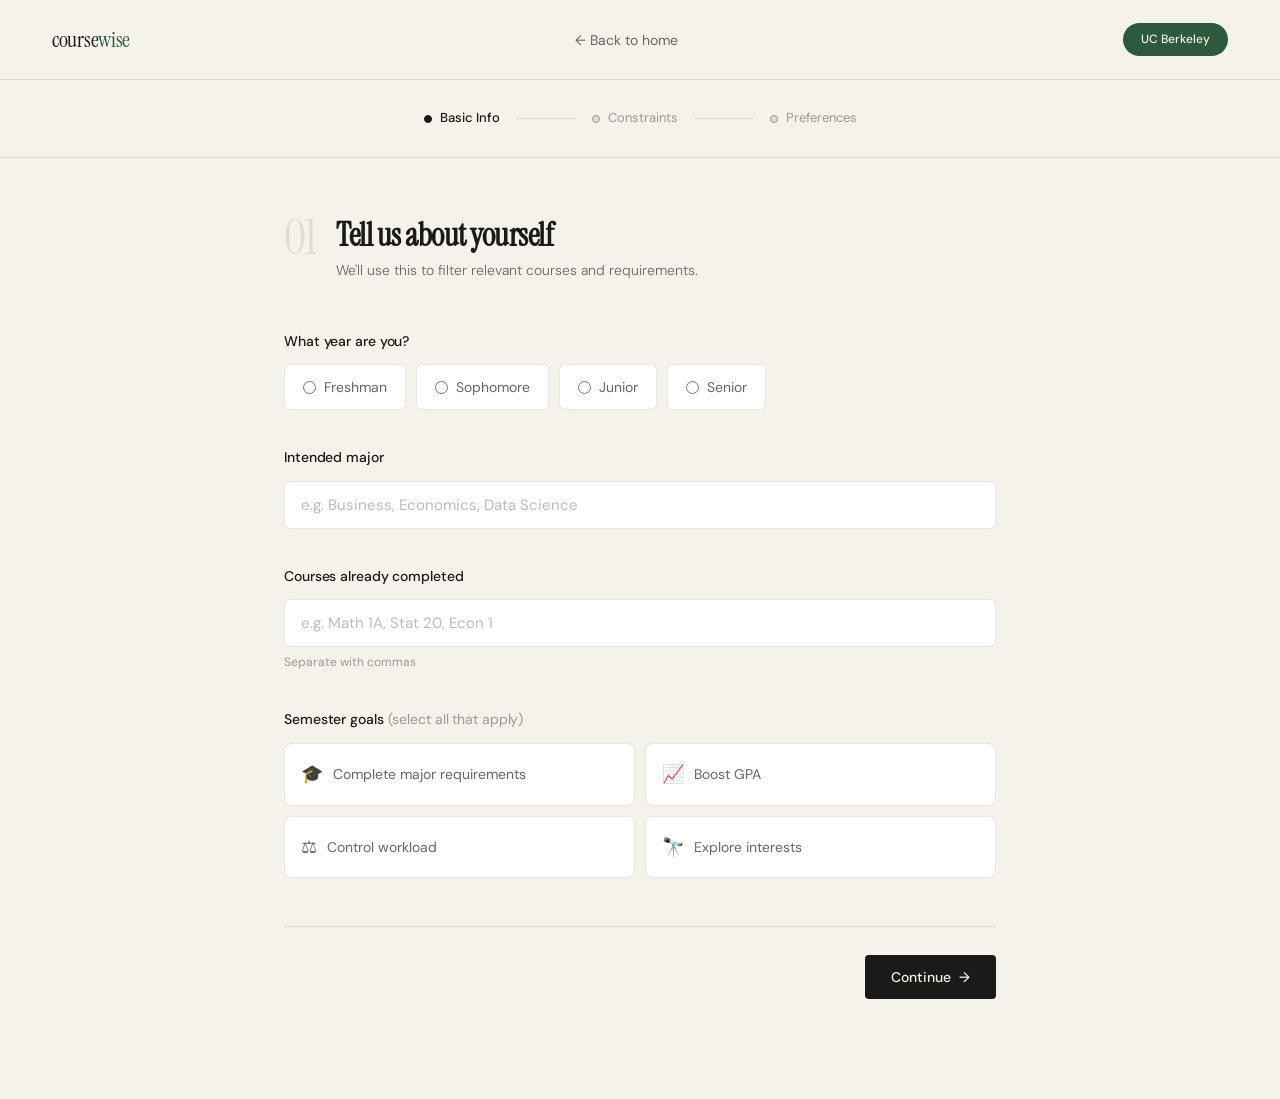
==== input.html @ 90122bad "Add files via upload" ====
<!DOCTYPE html>
<html lang="en">
<head>
  <meta charset="UTF-8" />
  <meta name="viewport" content="width=device-width, initial-scale=1.0" />
  <title>CourseWise — Build Your Plan</title>
  <link rel="preconnect" href="https://fonts.googleapis.com">
  <link rel="preconnect" href="https://fonts.gstatic.com" crossorigin>
  <link href="https://fonts.googleapis.com/css2?family=Instrument+Serif:ital@0;1&family=DM+Sans:opsz,wght@9..40,300;9..40,400;9..40,500&display=swap" rel="stylesheet">
  <link rel="stylesheet" href="style.css" />
</head>
<body class="input-page">

  <!-- NAV -->
  <nav class="nav">
    <a href="index.html" class="nav-logo">course<span>wise</span></a>
    <ul class="nav-links">
      <li><a href="index.html">← Back to home</a></li>
    </ul>
    <div class="nav-badge">UC Berkeley</div>
  </nav>

  <!-- PROGRESS BAR -->
  <div class="progress-bar">
    <div class="progress-step active" data-step="1">
      <div class="step-dot"></div>
      <span>Basic Info</span>
    </div>
    <div class="progress-line"></div>
    <div class="progress-step" data-step="2">
      <div class="step-dot"></div>
      <span>Constraints</span>
    </div>
    <div class="progress-line"></div>
    <div class="progress-step" data-step="3">
      <div class="step-dot"></div>
      <span>Preferences</span>
    </div>
  </div>

  <!-- FORM WRAPPER -->
  <main class="form-main">

    <!-- STEP 1: Basic Info -->
    <section class="form-section active" id="step-1">
      <div class="form-section-header">
        <div class="section-number">01</div>
        <div>
          <h2 class="section-title">Tell us about yourself</h2>
          <p class="section-sub">We'll use this to filter relevant courses and requirements.</p>
        </div>
      </div>

      <div class="field-group">
        <label class="field-label" for="year">What year are you?</label>
        <div class="radio-group">
          <label class="radio-card">
            <input type="radio" name="year" value="Freshman" />
            <span>Freshman</span>
          </label>
          <label class="radio-card">
            <input type="radio" name="year" value="Sophomore" />
            <span>Sophomore</span>
          </label>
          <label class="radio-card">
            <input type="radio" name="year" value="Junior" />
            <span>Junior</span>
          </label>
          <label class="radio-card">
            <input type="radio" name="year" value="Senior" />
            <span>Senior</span>
          </label>
        </div>
      </div>

      <div class="field-group">
        <label class="field-label" for="major">Intended major</label>
        <input class="text-input" type="text" id="major" placeholder="e.g. Business, Economics, Data Science" />
      </div>

      <div class="field-group">
        <label class="field-label" for="completed">Courses already completed</label>
        <input class="text-input" type="text" id="completed" placeholder="e.g. Math 1A, Stat 20, Econ 1" />
        <div class="field-hint">Separate with commas</div>
      </div>

      <div class="field-group">
        <label class="field-label">Semester goals <span class="label-optional">(select all that apply)</span></label>
        <div class="checkbox-group">
          <label class="checkbox-card">
            <input type="checkbox" name="goal" value="Complete major" />
            <div class="checkbox-content">
              <div class="checkbox-icon">🎓</div>
              <span>Complete major requirements</span>
            </div>
          </label>
          <label class="checkbox-card">
            <input type="checkbox" name="goal" value="GPA priority" />
            <div class="checkbox-content">
              <div class="checkbox-icon">📈</div>
              <span>Boost GPA</span>
            </div>
          </label>
          <label class="checkbox-card">
            <input type="checkbox" name="goal" value="Control workload" />
            <div class="checkbox-content">
              <div class="checkbox-icon">⚖️</div>
              <span>Control workload</span>
            </div>
          </label>
          <label class="checkbox-card">
            <input type="checkbox" name="goal" value="Explore interests" />
            <div class="checkbox-content">
              <div class="checkbox-icon">🔭</div>
              <span>Explore interests</span>
            </div>
          </label>
        </div>
      </div>

      <div class="step-nav">
        <div></div>
        <button class="btn-next" onclick="goToStep(2)">Continue <span>→</span></button>
      </div>
    </section>

    <!-- STEP 2: Constraints -->
    <section class="form-section" id="step-2">
      <div class="form-section-header">
        <div class="section-number">02</div>
        <div>
          <h2 class="section-title">Set your constraints</h2>
          <p class="section-sub">Hard limits the system will respect when generating plans.</p>
        </div>
      </div>

      <div class="field-group">
        <label class="field-label" for="max-units">Maximum units this semester</label>
        <div class="slider-row">
          <input type="range" id="max-units" min="12" max="20" value="16" class="range-input"
            oninput="document.getElementById('units-val').textContent = this.value" />
          <div class="slider-value-pill"><span id="units-val">16</span> units</div>
        </div>
        <div class="slider-labels">
          <span>12 (light)</span>
          <span>20 (max)</span>
        </div>
      </div>

      <div class="field-group">
        <label class="field-label">Time conflict preference</label>
        <div class="radio-group">
          <label class="radio-card">
            <input type="radio" name="time-conflict" value="No conflicts allowed" checked />
            <span>No conflicts allowed</span>
          </label>
          <label class="radio-card">
            <input type="radio" name="time-conflict" value="Minor conflicts acceptable" />
            <span>Minor conflicts OK</span>
          </label>
        </div>
      </div>

      <div class="field-group">
        <label class="field-label">Prerequisite rule</label>
        <div class="radio-group">
          <label class="radio-card">
            <input type="radio" name="prereq" value="Must satisfy all prerequisites" checked />
            <span>Must satisfy all prerequisites</span>
          </label>
          <label class="radio-card">
            <input type="radio" name="prereq" value="Flexible" />
            <span>Flexible</span>
          </label>
        </div>
      </div>

      <div class="step-nav">
        <button class="btn-back" onclick="goToStep(1)">← Back</button>
        <button class="btn-next" onclick="goToStep(3)">Continue <span>→</span></button>
      </div>
    </section>

    <!-- STEP 3: Preferences -->
    <section class="form-section" id="step-3">
      <div class="form-section-header">
        <div class="section-number">03</div>
        <div>
          <h2 class="section-title">What matters most to you?</h2>
          <p class="section-sub">This shapes how we weigh trade-offs between your plans.</p>
        </div>
      </div>

      <div class="pref-grid">

        <div class="pref-card">
          <div class="pref-card-header">
            <div class="pref-icon gpa-icon">📊</div>
            <div>
              <div class="pref-title">GPA</div>
              <div class="pref-desc">How important is maintaining a high GPA this semester?</div>
            </div>
          </div>
          <div class="pref-options" id="gpa-priority">
            <label class="pref-option"><input type="radio" name="gpa-priority" value="High" /><span>High</span></label>
            <label class="pref-option"><input type="radio" name="gpa-priority" value="Medium" checked /><span>Medium</span></label>
            <label class="pref-option"><input type="radio" name="gpa-priority" value="Low" /><span>Low</span></label>
          </div>
        </div>

        <div class="pref-card">
          <div class="pref-card-header">
            <div class="pref-icon">⚖️</div>
            <div>
              <div class="pref-title">Workload</div>
              <div class="pref-desc">How much workload are you willing to take on?</div>
            </div>
          </div>
          <div class="pref-options" id="workload">
            <label class="pref-option"><input type="radio" name="workload" value="Low" /><span>Light</span></label>
            <label class="pref-option"><input type="radio" name="workload" value="Medium" checked /><span>Moderate</span></label>
            <label class="pref-option"><input type="radio" name="workload" value="High" /><span>Heavy</span></label>
          </div>
        </div>

        <div class="pref-card">
          <div class="pref-card-header">
            <div class="pref-icon">🎯</div>
            <div>
              <div class="pref-title">Enrollment Risk</div>
              <div class="pref-desc">How comfortable are you with waitlists or uncertain enrollment?</div>
            </div>
          </div>
          <div class="pref-options" id="risk">
            <label class="pref-option"><input type="radio" name="risk" value="Low" /><span>Not comfortable</span></label>
            <label class="pref-option"><input type="radio" name="risk" value="Medium" checked /><span>Somewhat</span></label>
            <label class="pref-option"><input type="radio" name="risk" value="High" /><span>Fine with risk</span></label>
          </div>
        </div>

        <div class="pref-card">
          <div class="pref-card-header">
            <div class="pref-icon">🕐</div>
            <div>
              <div class="pref-title">Time Preference</div>
              <div class="pref-desc">When do you prefer your classes to be scheduled?</div>
            </div>
          </div>
          <div class="pref-options">
            <label class="pref-option"><input type="radio" name="time-preference" value="Morning" /><span>Morning</span></label>
            <label class="pref-option"><input type="radio" name="time-preference" value="Afternoon" checked /><span>Afternoon</span></label>
            <label class="pref-option"><input type="radio" name="time-preference" value="Evening" /><span>Evening</span></label>
          </div>
        </div>

      </div>

      <div class="step-nav">
        <button class="btn-back" onclick="goToStep(2)">← Back</button>
        <button class="btn-main generate-btn" onclick="submitPreferences()">
          Generate My Plans
          <span class="arrow">→</span>
        </button>
      </div>
    </section>

    <!-- RESULTS (hidden until generated) -->
    <section class="results-section" id="results-section" style="display:none;">
      <div class="results-header">
        <h2 class="results-title">We generated <em>3 plans</em> based on different strategies.</h2>
        <p class="results-sub">Each reflects a different way of balancing your goals. Choose the one that fits.</p>
      </div>
      <div id="result" class="plans-grid"></div>
      <div class="results-footer">
        <button class="btn-back" onclick="resetForm()">← Adjust preferences</button>
      </div>
    </section>

  </main>

  <script src="script.js"></script>
  <script>
    // Step navigation
    function goToStep(n) {
      document.querySelectorAll('.form-section').forEach(s => s.classList.remove('active'));
      document.querySelectorAll('.progress-step').forEach((s, i) => {
        s.classList.toggle('active', i < n);
        s.classList.toggle('done', i < n - 1);
      });
      document.getElementById('step-' + n).classList.add('active');
      window.scrollTo({ top: 0, behavior: 'smooth' });
    }

    function resetForm() {
      document.getElementById('results-section').style.display = 'none';
      document.querySelector('.progress-bar').style.display = 'flex';
      goToStep(1);
    }

    // Save preferences and go to results page
    function submitPreferences() {
      const gpaPriority = document.querySelector('input[name="gpa-priority"]:checked')?.value || 'Medium';
      const workload    = document.querySelector('input[name="workload"]:checked')?.value    || 'Medium';
      const risk        = document.querySelector('input[name="risk"]:checked')?.value        || 'Medium';
      const goals       = Array.from(document.querySelectorAll('input[name="goal"]:checked')).map(g => g.value);
      const year        = document.querySelector('input[name="year"]:checked')?.value        || '';
      const major       = document.getElementById('major')?.value || '';

      localStorage.setItem('cw_prefs', JSON.stringify({ gpaPriority, workload, risk, goals, year, major }));
      window.location.href = 'results.html';
    }
  </script>
</body>
</html>
---- style.css ----
/* =============================================
   CourseWise — style.css
   Shared styles for index.html + input.html
   ============================================= */

/* ---------- Reset & Base ---------- */
*, *::before, *::after { margin: 0; padding: 0; box-sizing: border-box; }

:root {
  --bg:        #f5f2eb;
  --dark:      #1a1a18;
  --green:     #2d5a3d;
  --green-mid: #6a8f7a;
  --muted:     #666;
  --light-muted: #999;
  --border:    rgba(26,26,24,0.1);
  --font-serif: 'Instrument Serif', Georgia, serif;
  --font-sans:  'DM Sans', system-ui, sans-serif;
}

html { scroll-behavior: smooth; }

body {
  background: var(--bg);
  color: var(--dark);
  font-family: var(--font-sans);
  font-size: 15px;
  line-height: 1.6;
  -webkit-font-smoothing: antialiased;
}

/* ---------- Nav ---------- */
.nav {
  display: flex;
  align-items: center;
  justify-content: space-between;
  padding: 22px 52px;
  border-bottom: 1px solid var(--border);
}

.nav-logo {
  font-family: var(--font-serif);
  font-size: 22px;
  color: var(--dark);
  letter-spacing: -0.3px;
  text-decoration: none;
}
.nav-logo span { color: var(--green); }

.nav-links {
  display: flex;
  gap: 32px;
  list-style: none;
}
.nav-links a {
  font-size: 14px;
  color: var(--muted);
  text-decoration: none;
  transition: color 0.2s;
}
.nav-links a:hover { color: var(--dark); }

.nav-badge {
  background: var(--green);
  color: var(--bg);
  font-size: 12px;
  font-weight: 500;
  padding: 7px 18px;
  border-radius: 100px;
}

/* ---------- Landing Hero ---------- */
.hero {
  display: grid;
  grid-template-columns: 1fr 1fr;
  min-height: calc(100vh - 69px);
}

.hero-left {
  padding: 80px 52px;
  display: flex;
  flex-direction: column;
  justify-content: center;
  border-right: 1px solid var(--border);
}

.hero-eyebrow {
  display: inline-flex;
  align-items: center;
  gap: 10px;
  font-size: 11px;
  text-transform: uppercase;
  letter-spacing: 2px;
  color: var(--green);
  font-weight: 500;
  margin-bottom: 28px;
  opacity: 0;
  animation: rise 0.7s 0.1s ease forwards;
}
.hero-eyebrow::before {
  content: '';
  display: block;
  width: 24px;
  height: 1px;
  background: var(--green);
}

.hero-heading {
  font-family: var(--font-serif);
  font-size: clamp(44px, 5.5vw, 72px);
  line-height: 1.05;
  letter-spacing: -1.5px;
  margin-bottom: 28px;
  opacity: 0;
  animation: rise 0.7s 0.2s ease forwards;
}
.hero-heading em {
  font-style: italic;
  color: var(--green);
}

.hero-subtext {
  font-size: 16px;
  color: var(--muted);
  line-height: 1.75;
  font-weight: 300;
  max-width: 400px;
  margin-bottom: 48px;
  opacity: 0;
  animation: rise 0.7s 0.3s ease forwards;
}
.hero-subtext strong { color: var(--dark); font-weight: 500; }

.hero-cta-group {
  display: flex;
  flex-direction: column;
  gap: 14px;
  max-width: 300px;
  opacity: 0;
  animation: rise 0.7s 0.4s ease forwards;
}

.btn-main {
  display: flex;
  align-items: center;
  justify-content: space-between;
  gap: 12px;
  background: var(--dark);
  color: var(--bg);
  border: none;
  padding: 16px 20px 16px 28px;
  border-radius: 4px;
  font-family: var(--font-sans);
  font-size: 15px;
  font-weight: 500;
  cursor: pointer;
  text-decoration: none;
  transition: background 0.2s, transform 0.15s;
}
.btn-main:hover { background: var(--green); transform: translateY(-2px); }
.btn-main .arrow {
  width: 32px; height: 32px;
  border-radius: 50%;
  background: rgba(245,242,235,0.15);
  display: flex; align-items: center; justify-content: center;
  font-size: 15px;
  flex-shrink: 0;
}

.hero-note {
  font-size: 12px;
  color: var(--light-muted);
  display: flex;
  align-items: center;
  gap: 7px;
}
.hero-note::before {
  content: '';
  width: 6px; height: 6px;
  border-radius: 50%;
  background: var(--green);
  flex-shrink: 0;
}

/* ---------- Hero Right Panel ---------- */
.hero-right {
  background: var(--dark);
  display: flex;
  flex-direction: column;
  justify-content: center;
  padding: 80px 52px;
  position: relative;
  overflow: hidden;
}
.hero-right::before {
  content: '';
  position: absolute; inset: 0;
  background-image:
    linear-gradient(rgba(245,242,235,0.04) 1px, transparent 1px),
    linear-gradient(90deg, rgba(245,242,235,0.04) 1px, transparent 1px);
  background-size: 40px 40px;
  pointer-events: none;
}

.panel-label {
  font-size: 11px;
  text-transform: uppercase;
  letter-spacing: 2px;
  color: rgba(245,242,235,0.35);
  margin-bottom: 28px;
  position: relative;
  opacity: 0;
  animation: rise 0.7s 0.5s ease forwards;
}

.dimensions-list {
  display: flex;
  flex-direction: column;
  gap: 14px;
  position: relative;
  opacity: 0;
  animation: rise 0.7s 0.6s ease forwards;
}

.dim-row {
  display: flex;
  align-items: center;
  gap: 14px;
}
.dim-name {
  font-size: 13px;
  color: rgba(245,242,235,0.5);
  min-width: 120px;
}
.dim-bar-track {
  flex: 1;
  height: 3px;
  background: rgba(245,242,235,0.08);
  border-radius: 2px;
  overflow: hidden;
}
.dim-bar-fill {
  height: 100%;
  background: var(--green);
  border-radius: 2px;
  transform: scaleX(0);
  transform-origin: left;
  animation: barIn 0.8s ease forwards;
}
.dim-value {
  font-size: 12px;
  color: rgba(245,242,235,0.35);
  min-width: 34px;
  text-align: right;
}

.panel-divider {
  border: none;
  border-top: 1px solid rgba(245,242,235,0.08);
  margin: 28px 0;
  position: relative;
}

.plans-preview {
  display: flex;
  flex-direction: column;
  gap: 10px;
  position: relative;
  opacity: 0;
  animation: rise 0.7s 0.8s ease forwards;
}
.plan-chip {
  display: flex;
  align-items: center;
  justify-content: space-between;
  background: rgba(245,242,235,0.04);
  border: 1px solid rgba(245,242,235,0.08);
  border-radius: 6px;
  padding: 12px 16px;
}
.plan-chip-left {
  display: flex;
  align-items: center;
  gap: 10px;
}
.plan-dot {
  width: 8px; height: 8px;
  border-radius: 50%;
  flex-shrink: 0;
}
.plan-chip-name { font-size: 13px; color: rgba(245,242,235,0.7); }
.plan-chip-score { font-size: 12px; color: rgba(245,242,235,0.3); }

/* ---------- Bottom Bar ---------- */
.bottom-bar {
  display: flex;
  border-top: 1px solid var(--border);
  opacity: 0;
  animation: rise 0.5s 0.9s ease forwards;
}
.bottom-stat {
  flex: 1;
  padding: 24px 52px;
  border-right: 1px solid var(--border);
}
.bottom-stat:last-child { border-right: none; }
.stat-n {
  font-family: var(--font-serif);
  font-size: 28px;
  letter-spacing: -0.5px;
}
.stat-n span { color: var(--green); }
.stat-d { font-size: 12px; color: var(--light-muted); margin-top: 2px; }

/* ---------- Input Page ---------- */
.input-page { background: var(--bg); }

.progress-bar {
  display: flex;
  align-items: center;
  justify-content: center;
  padding: 28px 52px;
  gap: 0;
  border-bottom: 1px solid var(--border);
}
.progress-step {
  display: flex;
  align-items: center;
  gap: 8px;
  font-size: 13px;
  color: var(--light-muted);
  transition: color 0.3s;
}
.progress-step.active { color: var(--dark); font-weight: 500; }
.progress-step.done { color: var(--green); }
.step-dot {
  width: 8px; height: 8px;
  border-radius: 50%;
  background: var(--border);
  transition: background 0.3s;
  border: 1.5px solid var(--light-muted);
}
.progress-step.active .step-dot { background: var(--dark); border-color: var(--dark); }
.progress-step.done .step-dot   { background: var(--green); border-color: var(--green); }
.progress-line {
  width: 60px;
  height: 1px;
  background: var(--border);
  margin: 0 16px;
}

.form-main {
  max-width: 760px;
  margin: 0 auto;
  padding: 60px 24px 100px;
}

.form-section { display: none; }
.form-section.active { display: block; animation: rise 0.4s ease forwards; }

.form-section-header {
  display: flex;
  align-items: flex-start;
  gap: 20px;
  margin-bottom: 48px;
}
.section-number {
  font-family: var(--font-serif);
  font-size: 48px;
  line-height: 1;
  color: rgba(26,26,24,0.1);
  letter-spacing: -1px;
  flex-shrink: 0;
  margin-top: -4px;
}
.section-title {
  font-family: var(--font-serif);
  font-size: 32px;
  letter-spacing: -0.5px;
  line-height: 1.1;
  margin-bottom: 6px;
}
.section-sub { font-size: 14px; color: var(--muted); font-weight: 300; }

/* Fields */
.field-group { margin-bottom: 36px; }

.field-label {
  display: block;
  font-size: 14px;
  font-weight: 500;
  color: var(--dark);
  margin-bottom: 12px;
  letter-spacing: -0.1px;
}
.label-optional { font-weight: 400; color: var(--light-muted); }

.text-input {
  width: 100%;
  background: #fff;
  border: 1px solid var(--border);
  border-radius: 6px;
  padding: 13px 16px;
  font-family: var(--font-sans);
  font-size: 15px;
  color: var(--dark);
  outline: none;
  transition: border-color 0.2s, box-shadow 0.2s;
}
.text-input::placeholder { color: #bbb; }
.text-input:focus {
  border-color: var(--green);
  box-shadow: 0 0 0 3px rgba(45,90,61,0.08);
}
.field-hint { font-size: 12px; color: var(--light-muted); margin-top: 6px; }

/* Radio cards */
.radio-group {
  display: flex;
  flex-wrap: wrap;
  gap: 10px;
}
.radio-card {
  display: flex;
  align-items: center;
  gap: 8px;
  background: #fff;
  border: 1px solid var(--border);
  border-radius: 6px;
  padding: 11px 18px;
  cursor: pointer;
  font-size: 14px;
  color: var(--muted);
  transition: all 0.2s;
}
.radio-card input[type="radio"] { accent-color: var(--green); }
.radio-card:has(input:checked) {
  border-color: var(--green);
  background: rgba(45,90,61,0.05);
  color: var(--green);
  font-weight: 500;
}

/* Checkbox cards */
.checkbox-group {
  display: grid;
  grid-template-columns: 1fr 1fr;
  gap: 10px;
}
.checkbox-card {
  display: flex;
  align-items: center;
  gap: 12px;
  background: #fff;
  border: 1px solid var(--border);
  border-radius: 8px;
  padding: 16px;
  cursor: pointer;
  transition: all 0.2s;
}
.checkbox-card input[type="checkbox"] { display: none; }
.checkbox-card:has(input:checked) {
  border-color: var(--green);
  background: rgba(45,90,61,0.05);
}
.checkbox-content {
  display: flex;
  align-items: center;
  gap: 10px;
  font-size: 14px;
  color: var(--muted);
}
.checkbox-card:has(input:checked) .checkbox-content { color: var(--green); font-weight: 500; }
.checkbox-icon { font-size: 18px; }

/* Slider */
.slider-row {
  display: flex;
  align-items: center;
  gap: 16px;
}
.range-input {
  flex: 1;
  accent-color: var(--green);
  height: 4px;
  cursor: pointer;
}
.slider-value-pill {
  background: var(--dark);
  color: var(--bg);
  font-size: 13px;
  font-weight: 500;
  padding: 6px 14px;
  border-radius: 100px;
  white-space: nowrap;
  min-width: 80px;
  text-align: center;
}
.slider-labels {
  display: flex;
  justify-content: space-between;
  font-size: 12px;
  color: var(--light-muted);
  margin-top: 6px;
}

/* Preference cards */
.pref-grid {
  display: grid;
  grid-template-columns: 1fr 1fr;
  gap: 14px;
  margin-bottom: 40px;
}
.pref-card {
  background: #fff;
  border: 1px solid var(--border);
  border-radius: 10px;
  padding: 20px;
}
.pref-card-header {
  display: flex;
  align-items: flex-start;
  gap: 12px;
  margin-bottom: 16px;
}
.pref-icon { font-size: 20px; flex-shrink: 0; margin-top: 1px; }
.pref-title { font-size: 15px; font-weight: 500; margin-bottom: 3px; }
.pref-desc { font-size: 12px; color: var(--muted); line-height: 1.5; }

.pref-options {
  display: flex;
  gap: 6px;
}
.pref-option {
  flex: 1;
  display: flex;
  align-items: center;
  justify-content: center;
}
.pref-option input[type="radio"] { display: none; }
.pref-option span {
  display: block;
  width: 100%;
  text-align: center;
  font-size: 12px;
  padding: 7px 4px;
  border-radius: 5px;
  border: 1px solid var(--border);
  color: var(--muted);
  cursor: pointer;
  transition: all 0.2s;
}
.pref-option:has(input:checked) span {
  background: var(--dark);
  color: var(--bg);
  border-color: var(--dark);
  font-weight: 500;
}

/* Step nav */
.step-nav {
  display: flex;
  justify-content: space-between;
  align-items: center;
  margin-top: 48px;
  padding-top: 28px;
  border-top: 1px solid var(--border);
}

.btn-next {
  display: flex;
  align-items: center;
  gap: 8px;
  background: var(--dark);
  color: var(--bg);
  border: none;
  padding: 13px 26px;
  border-radius: 4px;
  font-family: var(--font-sans);
  font-size: 14px;
  font-weight: 500;
  cursor: pointer;
  transition: background 0.2s, transform 0.15s;
}
.btn-next:hover { background: var(--green); transform: translateY(-1px); }

.btn-back {
  background: transparent;
  border: 1px solid var(--border);
  color: var(--muted);
  padding: 13px 22px;
  border-radius: 4px;
  font-family: var(--font-sans);
  font-size: 14px;
  cursor: pointer;
  transition: color 0.2s, border-color 0.2s;
}
.btn-back:hover { color: var(--dark); border-color: rgba(26,26,24,0.3); }

.generate-btn {
  padding: 15px 28px 15px 32px;
  font-size: 15px;
}

/* ---------- Results ---------- */
.results-section { animation: rise 0.5s ease forwards; }

.results-header {
  margin-bottom: 40px;
  padding-bottom: 28px;
  border-bottom: 1px solid var(--border);
}
.results-title {
  font-family: var(--font-serif);
  font-size: 30px;
  letter-spacing: -0.5px;
  line-height: 1.2;
  margin-bottom: 8px;
}
.results-title em { font-style: italic; color: var(--green); }
.results-sub { font-size: 14px; color: var(--muted); font-weight: 300; }

.plans-grid {
  display: flex;
  flex-direction: column;
  gap: 16px;
  margin-bottom: 40px;
}

.plan-card {
  background: #fff;
  border: 1px solid var(--border);
  border-radius: 10px;
  padding: 24px;
  transition: box-shadow 0.2s;
  animation: rise 0.4s ease both;
}
.plan-card.recommended {
  border-color: var(--green);
  box-shadow: 0 0 0 3px rgba(45,90,61,0.07);
}

.rec-badge {
  display: inline-block;
  font-size: 11px;
  font-weight: 500;
  color: var(--green);
  background: rgba(45,90,61,0.08);
  border-radius: 100px;
  padding: 4px 12px;
  margin-bottom: 14px;
  letter-spacing: 0.2px;
}

.plan-card-header {
  display: flex;
  align-items: center;
  gap: 14px;
  padding-left: 14px;
  margin-bottom: 16px;
}
.plan-dot-lg {
  width: 10px; height: 10px;
  border-radius: 50%;
  flex-shrink: 0;
}
.plan-card-title { font-size: 16px; font-weight: 500; }
.plan-card-desc  { font-size: 12px; color: var(--muted); margin-top: 2px; }
.plan-total-score {
  margin-left: auto;
  font-family: var(--font-serif);
  font-size: 26px;
  color: var(--dark);
  letter-spacing: -0.5px;
}

.plan-courses {
  display: flex;
  flex-wrap: wrap;
  gap: 8px;
  margin-bottom: 20px;
}
.course-tag {
  background: var(--bg);
  border: 1px solid var(--border);
  border-radius: 4px;
  padding: 5px 12px;
  font-size: 13px;
  color: var(--dark);
  font-weight: 500;
}

.plan-scores { display: flex; flex-direction: column; gap: 8px; }
.score-row { display: flex; align-items: center; gap: 12px; }
.score-label {
  font-size: 12px;
  color: var(--muted);
  min-width: 64px;
}
.score-bar-track {
  flex: 1;
  height: 4px;
  background: #eee;
  border-radius: 2px;
  overflow: hidden;
}
.score-bar-fill {
  height: 100%;
  border-radius: 2px;
  transition: width 0.8s ease;
}
.score-val {
  font-size: 12px;
  color: var(--muted);
  min-width: 30px;
  text-align: right;
}

.results-footer { padding-top: 24px; border-top: 1px solid var(--border); }

/* ---------- Animations ---------- */
@keyframes rise {
  from { opacity: 0; transform: translateY(14px); }
  to   { opacity: 1; transform: translateY(0); }
}
@keyframes barIn {
  from { transform: scaleX(0); }
  to   { transform: scaleX(1); }
}

/* ---------- Responsive ---------- */
@media (max-width: 768px) {
  .nav { padding: 18px 24px; }
  .nav-links { display: none; }

  .hero { grid-template-columns: 1fr; }
  .hero-right { display: none; }
  .hero-left { padding: 48px 24px; }

  .bottom-bar { flex-direction: column; }
  .bottom-stat { border-right: none; border-bottom: 1px solid var(--border); padding: 18px 24px; }
  .bottom-stat:last-child { border-bottom: none; }

  .form-main { padding: 40px 20px 80px; }
  .pref-grid  { grid-template-columns: 1fr; }
  .checkbox-group { grid-template-columns: 1fr; }
  .progress-bar { padding: 20px 24px; }
}
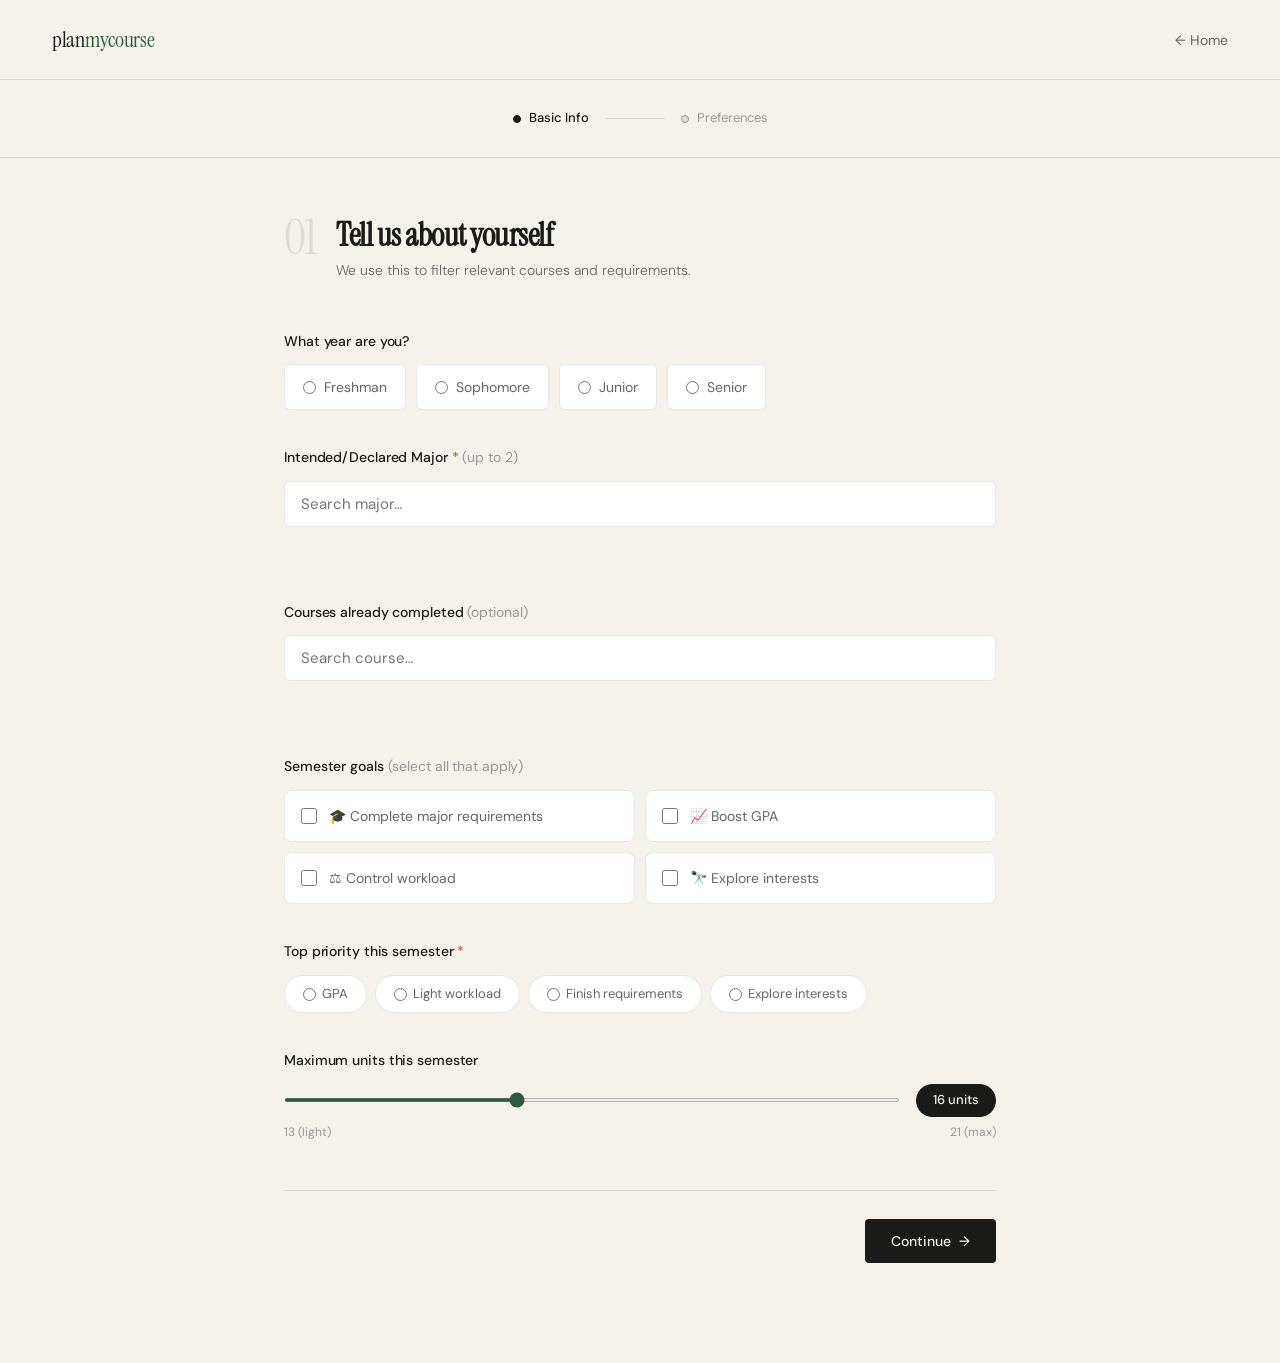
==== commit f5e7d64e: "Add files via upload" ====
--- a/input.html
+++ b/input.html
@@ -3,312 +3,296 @@
 <head>
   <meta charset="UTF-8" />
   <meta name="viewport" content="width=device-width, initial-scale=1.0" />
-  <title>CourseWise — Build Your Plan</title>
+  <title>Plan My Course — Build Your Plan</title>
   <link rel="preconnect" href="https://fonts.googleapis.com">
   <link rel="preconnect" href="https://fonts.gstatic.com" crossorigin>
   <link href="https://fonts.googleapis.com/css2?family=Instrument+Serif:ital@0;1&family=DM+Sans:opsz,wght@9..40,300;9..40,400;9..40,500&display=swap" rel="stylesheet">
   <link rel="stylesheet" href="style.css" />
+  <style>
+    .autocomplete-wrap{position:relative}
+    .ac-input{width:100%;padding:12px 16px;background:#fff;border:1px solid var(--border);border-radius:6px;font-family:var(--font-sans);font-size:15px;color:var(--dark);outline:none;transition:border-color .2s,box-shadow .2s}
+    .ac-input:focus{border-color:var(--green);box-shadow:0 0 0 3px rgba(45,90,61,.08)}
+    .ac-dropdown{position:absolute;top:calc(100% + 4px);left:0;right:0;background:#fff;border:1px solid var(--border);border-radius:8px;z-index:100;max-height:200px;overflow-y:auto;display:none;box-shadow:0 8px 24px rgba(26,26,24,.1)}
+    .ac-dropdown.open{display:block}
+    .ac-item{padding:10px 16px;font-size:14px;color:var(--dark);cursor:pointer;transition:background .15s}
+    .ac-item:hover{background:var(--bg)}
+    .ac-item-sub{font-size:11px;color:var(--muted);margin-top:1px}
+    .tags-wrap{display:flex;flex-wrap:wrap;gap:8px;margin-top:10px;min-height:28px}
+    .tag{display:inline-flex;align-items:center;gap:6px;background:rgba(45,90,61,.08);border:1px solid rgba(45,90,61,.2);border-radius:100px;padding:4px 12px;font-size:13px;color:var(--green);font-weight:500}
+    .tag-x{cursor:pointer;font-size:16px;line-height:1;color:var(--green);opacity:.6;background:none;border:none;font-family:inherit;padding:0}
+    .tag-x:hover{opacity:1}
+    .field-error{font-size:12px;color:#c0612e;margin-top:6px;display:none}
+    .field-error.show{display:block}
+    .goal-grid{display:grid;grid-template-columns:1fr 1fr;gap:10px}
+    .goal-card{display:flex;align-items:center;gap:12px;background:#fff;border:1px solid var(--border);border-radius:8px;padding:14px 16px;cursor:pointer;transition:all .2s}
+    .goal-card input{accent-color:var(--green);width:16px;height:16px;flex-shrink:0}
+    .goal-card:has(input:checked){border-color:var(--green);background:rgba(45,90,61,.05)}
+    .goal-text{font-size:14px;color:var(--muted)}
+    .goal-card:has(input:checked) .goal-text{color:var(--green);font-weight:500}
+    .prio-grid{display:flex;flex-wrap:wrap;gap:8px}
+    .prio-pill{display:flex;align-items:center;gap:6px;background:#fff;border:1px solid var(--border);border-radius:100px;padding:8px 18px;font-size:13px;color:var(--muted);cursor:pointer;transition:all .2s}
+    .prio-pill input{accent-color:var(--green)}
+    .prio-pill:has(input:checked){border-color:var(--dark);background:var(--dark);color:var(--bg)}
+    .slider-row{display:flex;align-items:center;gap:16px}
+    .range-input{flex:1;accent-color:var(--green);cursor:pointer}
+    .slider-pill{background:var(--dark);color:var(--bg);font-size:13px;font-weight:500;padding:6px 14px;border-radius:100px;white-space:nowrap;min-width:80px;text-align:center}
+    .slider-labels{display:flex;justify-content:space-between;font-size:12px;color:var(--light-muted);margin-top:6px}
+    .pref-grid{display:grid;grid-template-columns:1fr 1fr;gap:14px;margin-bottom:32px}
+    .pref-card{background:#fff;border:1px solid var(--border);border-radius:10px;padding:20px;transition:border-color .2s}
+    .pref-card.invalid{border-color:#e87e5a}
+    .pref-hd{display:flex;align-items:flex-start;gap:12px;margin-bottom:14px}
+    .pref-icon{font-size:20px;flex-shrink:0}
+    .pref-title{font-size:15px;font-weight:500;margin-bottom:2px}
+    .pref-desc{font-size:12px;color:var(--muted);line-height:1.5}
+    .pref-opts{display:flex;gap:6px}
+    .pref-opt{flex:1}
+    .pref-opt input{display:none}
+    .pref-opt span{display:block;text-align:center;font-size:12px;padding:7px 4px;border-radius:5px;border:1px solid var(--border);color:var(--muted);cursor:pointer;transition:all .2s}
+    .pref-opt:has(input:checked) span{background:var(--dark);color:var(--bg);border-color:var(--dark);font-weight:500}
+    @media(max-width:768px){.pref-grid,.goal-grid{grid-template-columns:1fr}}
+  </style>
 </head>
 <body class="input-page">
 
-  <!-- NAV -->
-  <nav class="nav">
-    <a href="index.html" class="nav-logo">course<span>wise</span></a>
-    <ul class="nav-links">
-      <li><a href="index.html">← Back to home</a></li>
-    </ul>
-    <div class="nav-badge">UC Berkeley</div>
-  </nav>
-
-  <!-- PROGRESS BAR -->
-  <div class="progress-bar">
-    <div class="progress-step active" data-step="1">
-      <div class="step-dot"></div>
-      <span>Basic Info</span>
-    </div>
-    <div class="progress-line"></div>
-    <div class="progress-step" data-step="2">
-      <div class="step-dot"></div>
-      <span>Constraints</span>
-    </div>
-    <div class="progress-line"></div>
-    <div class="progress-step" data-step="3">
-      <div class="step-dot"></div>
-      <span>Preferences</span>
-    </div>
-  </div>
-
-  <!-- FORM WRAPPER -->
-  <main class="form-main">
-
-    <!-- STEP 1: Basic Info -->
-    <section class="form-section active" id="step-1">
-      <div class="form-section-header">
-        <div class="section-number">01</div>
-        <div>
-          <h2 class="section-title">Tell us about yourself</h2>
-          <p class="section-sub">We'll use this to filter relevant courses and requirements.</p>
-        </div>
-      </div>
-
-      <div class="field-group">
-        <label class="field-label" for="year">What year are you?</label>
-        <div class="radio-group">
-          <label class="radio-card">
-            <input type="radio" name="year" value="Freshman" />
-            <span>Freshman</span>
-          </label>
-          <label class="radio-card">
-            <input type="radio" name="year" value="Sophomore" />
-            <span>Sophomore</span>
-          </label>
-          <label class="radio-card">
-            <input type="radio" name="year" value="Junior" />
-            <span>Junior</span>
-          </label>
-          <label class="radio-card">
-            <input type="radio" name="year" value="Senior" />
-            <span>Senior</span>
-          </label>
-        </div>
-      </div>
-
-      <div class="field-group">
-        <label class="field-label" for="major">Intended major</label>
-        <input class="text-input" type="text" id="major" placeholder="e.g. Business, Economics, Data Science" />
-      </div>
-
-      <div class="field-group">
-        <label class="field-label" for="completed">Courses already completed</label>
-        <input class="text-input" type="text" id="completed" placeholder="e.g. Math 1A, Stat 20, Econ 1" />
-        <div class="field-hint">Separate with commas</div>
-      </div>
-
-      <div class="field-group">
-        <label class="field-label">Semester goals <span class="label-optional">(select all that apply)</span></label>
-        <div class="checkbox-group">
-          <label class="checkbox-card">
-            <input type="checkbox" name="goal" value="Complete major" />
-            <div class="checkbox-content">
-              <div class="checkbox-icon">🎓</div>
-              <span>Complete major requirements</span>
-            </div>
-          </label>
-          <label class="checkbox-card">
-            <input type="checkbox" name="goal" value="GPA priority" />
-            <div class="checkbox-content">
-              <div class="checkbox-icon">📈</div>
-              <span>Boost GPA</span>
-            </div>
-          </label>
-          <label class="checkbox-card">
-            <input type="checkbox" name="goal" value="Control workload" />
-            <div class="checkbox-content">
-              <div class="checkbox-icon">⚖️</div>
-              <span>Control workload</span>
-            </div>
-          </label>
-          <label class="checkbox-card">
-            <input type="checkbox" name="goal" value="Explore interests" />
-            <div class="checkbox-content">
-              <div class="checkbox-icon">🔭</div>
-              <span>Explore interests</span>
-            </div>
-          </label>
-        </div>
-      </div>
-
-      <div class="step-nav">
-        <div></div>
-        <button class="btn-next" onclick="goToStep(2)">Continue <span>→</span></button>
-      </div>
-    </section>
-
-    <!-- STEP 2: Constraints -->
-    <section class="form-section" id="step-2">
-      <div class="form-section-header">
-        <div class="section-number">02</div>
-        <div>
-          <h2 class="section-title">Set your constraints</h2>
-          <p class="section-sub">Hard limits the system will respect when generating plans.</p>
-        </div>
-      </div>
-
-      <div class="field-group">
-        <label class="field-label" for="max-units">Maximum units this semester</label>
-        <div class="slider-row">
-          <input type="range" id="max-units" min="12" max="20" value="16" class="range-input"
-            oninput="document.getElementById('units-val').textContent = this.value" />
-          <div class="slider-value-pill"><span id="units-val">16</span> units</div>
-        </div>
-        <div class="slider-labels">
-          <span>12 (light)</span>
-          <span>20 (max)</span>
-        </div>
-      </div>
-
-      <div class="field-group">
-        <label class="field-label">Time conflict preference</label>
-        <div class="radio-group">
-          <label class="radio-card">
-            <input type="radio" name="time-conflict" value="No conflicts allowed" checked />
-            <span>No conflicts allowed</span>
-          </label>
-          <label class="radio-card">
-            <input type="radio" name="time-conflict" value="Minor conflicts acceptable" />
-            <span>Minor conflicts OK</span>
-          </label>
-        </div>
-      </div>
-
-      <div class="field-group">
-        <label class="field-label">Prerequisite rule</label>
-        <div class="radio-group">
-          <label class="radio-card">
-            <input type="radio" name="prereq" value="Must satisfy all prerequisites" checked />
-            <span>Must satisfy all prerequisites</span>
-          </label>
-          <label class="radio-card">
-            <input type="radio" name="prereq" value="Flexible" />
-            <span>Flexible</span>
-          </label>
-        </div>
-      </div>
-
-      <div class="step-nav">
-        <button class="btn-back" onclick="goToStep(1)">← Back</button>
-        <button class="btn-next" onclick="goToStep(3)">Continue <span>→</span></button>
-      </div>
-    </section>
-
-    <!-- STEP 3: Preferences -->
-    <section class="form-section" id="step-3">
-      <div class="form-section-header">
-        <div class="section-number">03</div>
-        <div>
-          <h2 class="section-title">What matters most to you?</h2>
-          <p class="section-sub">This shapes how we weigh trade-offs between your plans.</p>
-        </div>
-      </div>
-
-      <div class="pref-grid">
-
-        <div class="pref-card">
-          <div class="pref-card-header">
-            <div class="pref-icon gpa-icon">📊</div>
-            <div>
-              <div class="pref-title">GPA</div>
-              <div class="pref-desc">How important is maintaining a high GPA this semester?</div>
-            </div>
-          </div>
-          <div class="pref-options" id="gpa-priority">
-            <label class="pref-option"><input type="radio" name="gpa-priority" value="High" /><span>High</span></label>
-            <label class="pref-option"><input type="radio" name="gpa-priority" value="Medium" checked /><span>Medium</span></label>
-            <label class="pref-option"><input type="radio" name="gpa-priority" value="Low" /><span>Low</span></label>
-          </div>
-        </div>
-
-        <div class="pref-card">
-          <div class="pref-card-header">
-            <div class="pref-icon">⚖️</div>
-            <div>
-              <div class="pref-title">Workload</div>
-              <div class="pref-desc">How much workload are you willing to take on?</div>
-            </div>
-          </div>
-          <div class="pref-options" id="workload">
-            <label class="pref-option"><input type="radio" name="workload" value="Low" /><span>Light</span></label>
-            <label class="pref-option"><input type="radio" name="workload" value="Medium" checked /><span>Moderate</span></label>
-            <label class="pref-option"><input type="radio" name="workload" value="High" /><span>Heavy</span></label>
-          </div>
-        </div>
-
-        <div class="pref-card">
-          <div class="pref-card-header">
-            <div class="pref-icon">🎯</div>
-            <div>
-              <div class="pref-title">Enrollment Risk</div>
-              <div class="pref-desc">How comfortable are you with waitlists or uncertain enrollment?</div>
-            </div>
-          </div>
-          <div class="pref-options" id="risk">
-            <label class="pref-option"><input type="radio" name="risk" value="Low" /><span>Not comfortable</span></label>
-            <label class="pref-option"><input type="radio" name="risk" value="Medium" checked /><span>Somewhat</span></label>
-            <label class="pref-option"><input type="radio" name="risk" value="High" /><span>Fine with risk</span></label>
-          </div>
-        </div>
-
-        <div class="pref-card">
-          <div class="pref-card-header">
-            <div class="pref-icon">🕐</div>
-            <div>
-              <div class="pref-title">Time Preference</div>
-              <div class="pref-desc">When do you prefer your classes to be scheduled?</div>
-            </div>
-          </div>
-          <div class="pref-options">
-            <label class="pref-option"><input type="radio" name="time-preference" value="Morning" /><span>Morning</span></label>
-            <label class="pref-option"><input type="radio" name="time-preference" value="Afternoon" checked /><span>Afternoon</span></label>
-            <label class="pref-option"><input type="radio" name="time-preference" value="Evening" /><span>Evening</span></label>
-          </div>
-        </div>
-
-      </div>
-
-      <div class="step-nav">
-        <button class="btn-back" onclick="goToStep(2)">← Back</button>
-        <button class="btn-main generate-btn" onclick="submitPreferences()">
-          Generate My Plans
-          <span class="arrow">→</span>
-        </button>
-      </div>
-    </section>
-
-    <!-- RESULTS (hidden until generated) -->
-    <section class="results-section" id="results-section" style="display:none;">
-      <div class="results-header">
-        <h2 class="results-title">We generated <em>3 plans</em> based on different strategies.</h2>
-        <p class="results-sub">Each reflects a different way of balancing your goals. Choose the one that fits.</p>
-      </div>
-      <div id="result" class="plans-grid"></div>
-      <div class="results-footer">
-        <button class="btn-back" onclick="resetForm()">← Adjust preferences</button>
-      </div>
-    </section>
-
-  </main>
-
-  <script src="script.js"></script>
-  <script>
-    // Step navigation
-    function goToStep(n) {
-      document.querySelectorAll('.form-section').forEach(s => s.classList.remove('active'));
-      document.querySelectorAll('.progress-step').forEach((s, i) => {
-        s.classList.toggle('active', i < n);
-        s.classList.toggle('done', i < n - 1);
+<nav class="nav">
+  <a href="index.html" class="nav-logo">plan<span>mycourse</span></a>
+  <ul class="nav-links"><li><a href="index.html">← Home</a></li></ul>
+</nav>
+
+<div class="progress-bar" id="prog-bar">
+  <div class="progress-step active" id="ps-1"><div class="step-dot"></div><span>Basic Info</span></div>
+  <div class="progress-line"></div>
+  <div class="progress-step" id="ps-2"><div class="step-dot"></div><span>Preferences</span></div>
+</div>
+
+<main class="form-main">
+
+  <!-- STEP 1 -->
+  <section class="form-section active" id="step-1">
+    <div class="form-section-header">
+      <div class="section-number">01</div>
+      <div>
+        <h2 class="section-title">Tell us about yourself</h2>
+        <p class="section-sub">We use this to filter relevant courses and requirements.</p>
+      </div>
+    </div>
+
+    <div class="field-group">
+      <label class="field-label">What year are you?</label>
+      <div class="radio-group">
+        <label class="radio-card"><input type="radio" name="year" value="Freshman"><span>Freshman</span></label>
+        <label class="radio-card"><input type="radio" name="year" value="Sophomore"><span>Sophomore</span></label>
+        <label class="radio-card"><input type="radio" name="year" value="Junior"><span>Junior</span></label>
+        <label class="radio-card"><input type="radio" name="year" value="Senior"><span>Senior</span></label>
+      </div>
+    </div>
+
+    <div class="field-group">
+      <label class="field-label">Intended/Declared Major <span style="color:#c0612e">*</span> <span style="font-weight:400;color:var(--light-muted)">(up to 2)</span></label>
+      <div class="autocomplete-wrap">
+        <input class="ac-input" id="major-input" placeholder="Search major…" autocomplete="off">
+        <div class="ac-dropdown" id="major-dd"></div>
+      </div>
+      <div class="tags-wrap" id="major-tags"></div>
+      <div class="field-error" id="major-err">Please select at least one major to continue.</div>
+    </div>
+
+    <div class="field-group">
+      <label class="field-label">Courses already completed <span style="font-weight:400;color:var(--light-muted)">(optional)</span></label>
+      <div class="autocomplete-wrap">
+        <input class="ac-input" id="course-input" placeholder="Search course…" autocomplete="off">
+        <div class="ac-dropdown" id="course-dd"></div>
+      </div>
+      <div class="tags-wrap" id="course-tags"></div>
+    </div>
+
+    <div class="field-group">
+      <label class="field-label">Semester goals <span style="font-weight:400;color:var(--light-muted)">(select all that apply)</span></label>
+      <div class="goal-grid">
+        <label class="goal-card"><input type="checkbox" name="goal" value="Complete major"><span class="goal-text">🎓 Complete major requirements</span></label>
+        <label class="goal-card"><input type="checkbox" name="goal" value="GPA priority"><span class="goal-text">📈 Boost GPA</span></label>
+        <label class="goal-card"><input type="checkbox" name="goal" value="Control workload"><span class="goal-text">⚖️ Control workload</span></label>
+        <label class="goal-card"><input type="checkbox" name="goal" value="Explore interests"><span class="goal-text">🔭 Explore interests</span></label>
+      </div>
+    </div>
+
+    <div class="field-group">
+      <label class="field-label">Top priority this semester <span style="color:#c0612e">*</span></label>
+      <div class="prio-grid">
+        <label class="prio-pill"><input type="radio" name="top-priority" value="GPA"> GPA</label>
+        <label class="prio-pill"><input type="radio" name="top-priority" value="Workload"> Light workload</label>
+        <label class="prio-pill"><input type="radio" name="top-priority" value="Progress"> Finish requirements</label>
+        <label class="prio-pill"><input type="radio" name="top-priority" value="Explore"> Explore interests</label>
+      </div>
+      <div class="field-error" id="prio-err">Please select your top priority to continue.</div>
+    </div>
+
+    <div class="field-group">
+      <label class="field-label">Maximum units this semester</label>
+      <div class="slider-row">
+        <input type="range" id="max-units" min="13" max="21" value="16" class="range-input"
+          oninput="document.getElementById('uval').textContent=this.value">
+        <div class="slider-pill"><span id="uval">16</span> units</div>
+      </div>
+      <div class="slider-labels"><span>13 (light)</span><span>21 (max)</span></div>
+    </div>
+
+    <div class="step-nav">
+      <div></div>
+      <button class="btn-next" onclick="validateStep1()">Continue <span>→</span></button>
+    </div>
+  </section>
+
+  <!-- STEP 2 -->
+  <section class="form-section" id="step-2">
+    <div class="form-section-header">
+      <div class="section-number">02</div>
+      <div>
+        <h2 class="section-title">What matters most to you?</h2>
+        <p class="section-sub">All four must be filled — this shapes how we weigh trade-offs.</p>
+      </div>
+    </div>
+
+    <div class="pref-grid">
+      <div class="pref-card" id="pc-gpa">
+        <div class="pref-hd"><div class="pref-icon">📊</div><div><div class="pref-title">GPA</div><div class="pref-desc">How important is maintaining a high GPA this semester?</div></div></div>
+        <div class="pref-opts">
+          <label class="pref-opt"><input type="radio" name="gpa" value="High"><span>High</span></label>
+          <label class="pref-opt"><input type="radio" name="gpa" value="Medium"><span>Medium</span></label>
+          <label class="pref-opt"><input type="radio" name="gpa" value="Low"><span>Low</span></label>
+        </div>
+      </div>
+      <div class="pref-card" id="pc-workload">
+        <div class="pref-hd"><div class="pref-icon">⚖️</div><div><div class="pref-title">Workload</div><div class="pref-desc">How much workload are you willing to take on?</div></div></div>
+        <div class="pref-opts">
+          <label class="pref-opt"><input type="radio" name="workload" value="Light"><span>Light</span></label>
+          <label class="pref-opt"><input type="radio" name="workload" value="Moderate"><span>Moderate</span></label>
+          <label class="pref-opt"><input type="radio" name="workload" value="Heavy"><span>Heavy</span></label>
+        </div>
+      </div>
+      <div class="pref-card" id="pc-risk">
+        <div class="pref-hd"><div class="pref-icon">🎯</div><div><div class="pref-title">Enrollment Risk</div><div class="pref-desc">How comfortable are you with waitlists or uncertain enrollment?</div></div></div>
+        <div class="pref-opts">
+          <label class="pref-opt"><input type="radio" name="risk" value="Low"><span>Not comfortable</span></label>
+          <label class="pref-opt"><input type="radio" name="risk" value="Medium"><span>Somewhat</span></label>
+          <label class="pref-opt"><input type="radio" name="risk" value="High"><span>Fine with risk</span></label>
+        </div>
+      </div>
+      <div class="pref-card" id="pc-progress">
+        <div class="pref-hd"><div class="pref-icon">🗺️</div><div><div class="pref-title">Progress</div><div class="pref-desc">How important is staying on track toward graduation?</div></div></div>
+        <div class="pref-opts">
+          <label class="pref-opt"><input type="radio" name="progress" value="High"><span>Very important</span></label>
+          <label class="pref-opt"><input type="radio" name="progress" value="Medium"><span>Somewhat</span></label>
+          <label class="pref-opt"><input type="radio" name="progress" value="Low"><span>Not important</span></label>
+        </div>
+      </div>
+    </div>
+
+    <div id="pref-err" style="font-size:12px;color:#c0612e;margin-bottom:16px;display:none">Please fill in all four preferences above.</div>
+
+    <div class="step-nav">
+      <button class="btn-back" onclick="goToStep(1)">← Back</button>
+      <button class="btn-next" onclick="validateStep2()">Generate My Plans <span>→</span></button>
+    </div>
+  </section>
+
+</main>
+
+<script src="script.js"></script>
+<script>
+  // majors list
+  const MAJORS = ["Business Administration (Haas)","Economics","Data Science","Computer Science","Statistics","Applied Mathematics","Political Science","Psychology","Sociology","History","English","Philosophy","Cognitive Science","Environmental Science","Undeclared / Exploring"];
+  const CLIST  = COURSES.map(c => c.name);
+
+  const selMajors = [], selCourses = [];
+
+  function makeAC(inputId, ddId, tagsId, list, selArr, maxN) {
+    const inp = document.getElementById(inputId);
+    const dd  = document.getElementById(ddId);
+    const tw  = document.getElementById(tagsId);
+
+    inp.addEventListener('input', () => {
+      const q = inp.value.trim().toLowerCase();
+      const matches = list.filter(v => v.toLowerCase().includes(q) && !selArr.includes(v));
+      dd.innerHTML = '';
+      if (!q || !matches.length) { dd.classList.remove('open'); return; }
+      matches.slice(0,8).forEach(v => {
+        const d = document.createElement('div');
+        d.className = 'ac-item'; d.textContent = v;
+        d.onclick = () => {
+          if (selArr.length >= maxN) return;
+          selArr.push(v); renderTags(tw, selArr, tagsId, inputId, ddId, maxN);
+          inp.value = ''; dd.classList.remove('open');
+        };
+        dd.appendChild(d);
       });
-      document.getElementById('step-' + n).classList.add('active');
-      window.scrollTo({ top: 0, behavior: 'smooth' });
-    }
-
-    function resetForm() {
-      document.getElementById('results-section').style.display = 'none';
-      document.querySelector('.progress-bar').style.display = 'flex';
-      goToStep(1);
-    }
-
-    // Save preferences and go to results page
-    function submitPreferences() {
-      const gpaPriority = document.querySelector('input[name="gpa-priority"]:checked')?.value || 'Medium';
-      const workload    = document.querySelector('input[name="workload"]:checked')?.value    || 'Medium';
-      const risk        = document.querySelector('input[name="risk"]:checked')?.value        || 'Medium';
-      const goals       = Array.from(document.querySelectorAll('input[name="goal"]:checked')).map(g => g.value);
-      const year        = document.querySelector('input[name="year"]:checked')?.value        || '';
-      const major       = document.getElementById('major')?.value || '';
-
-      localStorage.setItem('cw_prefs', JSON.stringify({ gpaPriority, workload, risk, goals, year, major }));
-      window.location.href = 'results.html';
-    }
-  </script>
+      dd.classList.add('open');
+    });
+    document.addEventListener('click', e => { if (!inp.contains(e.target)&&!dd.contains(e.target)) dd.classList.remove('open'); });
+  }
+
+  function renderTags(wrap, arr, tagsId, inputId, ddId, maxN) {
+    wrap.innerHTML = '';
+    arr.forEach((v,i) => {
+      const t = document.createElement('div'); t.className='tag';
+      t.innerHTML = `${v}<button class="tag-x" onclick="removeTag('${tagsId}','${inputId}','${ddId}',${maxN},${i})">×</button>`;
+      wrap.appendChild(t);
+    });
+  }
+
+  function removeTag(tagsId, inputId, ddId, maxN, idx) {
+    const arr = tagsId==='major-tags' ? selMajors : selCourses;
+    arr.splice(idx,1);
+    renderTags(document.getElementById(tagsId), arr, tagsId, inputId, ddId, maxN);
+  }
+
+  makeAC('major-input',  'major-dd',  'major-tags',  MAJORS, selMajors,  2);
+  makeAC('course-input', 'course-dd', 'course-tags', CLIST,  selCourses, 20);
+
+  function goToStep(n) {
+    document.querySelectorAll('.form-section').forEach(s=>s.classList.remove('active'));
+    document.getElementById('step-'+n).classList.add('active');
+    document.getElementById('ps-1').classList.toggle('done', n>1);
+    document.getElementById('ps-2').classList.toggle('active', n===2);
+    window.scrollTo({top:0,behavior:'smooth'});
+  }
+
+  function validateStep1() {
+    let ok = true;
+    if (selMajors.length===0) { document.getElementById('major-err').classList.add('show'); ok=false; }
+    else document.getElementById('major-err').classList.remove('show');
+    if (!document.querySelector('input[name="top-priority"]:checked')) {
+      document.getElementById('prio-err').classList.add('show'); ok=false;
+    } else document.getElementById('prio-err').classList.remove('show');
+    if (ok) goToStep(2);
+  }
+
+  function validateStep2() {
+    const dims = ['gpa','workload','risk','progress'];
+    let ok = true;
+    dims.forEach(d => {
+      const card = document.getElementById('pc-'+d);
+      const sel  = document.querySelector(`input[name="${d}"]:checked`);
+      if (!sel) { card.classList.add('invalid'); ok=false; }
+      else card.classList.remove('invalid');
+    });
+    document.getElementById('pref-err').style.display = ok ? 'none' : 'block';
+    if (!ok) return;
+    const prefs = {
+      year:       document.querySelector('input[name="year"]:checked')?.value||'',
+      majors:     [...selMajors],
+      completed:  [...selCourses],
+      goals:      Array.from(document.querySelectorAll('input[name="goal"]:checked')).map(g=>g.value),
+      topPriority:document.querySelector('input[name="top-priority"]:checked').value,
+      maxUnits:   parseInt(document.getElementById('max-units').value),
+      gpa:        document.querySelector('input[name="gpa"]:checked').value,
+      workload:   document.querySelector('input[name="workload"]:checked').value,
+      risk:       document.querySelector('input[name="risk"]:checked').value,
+      progress:   document.querySelector('input[name="progress"]:checked').value
+    };
+    localStorage.setItem('cw_prefs', JSON.stringify(prefs));
+    window.location.href = 'results.html';
+  }
+</script>
 </body>
 </html>
--- a/style.css
+++ b/style.css
@@ -728,6 +728,18 @@
   to   { transform: scaleX(1); }
 }
 
+/* ---------- Footer ---------- */
+.site-footer {
+  border-top: 1px solid var(--border);
+  padding: 24px 52px;
+}
+.disclaimer {
+  font-size: 11px;
+  color: var(--light-muted);
+  line-height: 1.7;
+  max-width: 700px;
+}
+
 /* ---------- Responsive ---------- */
 @media (max-width: 768px) {
   .nav { padding: 18px 24px; }
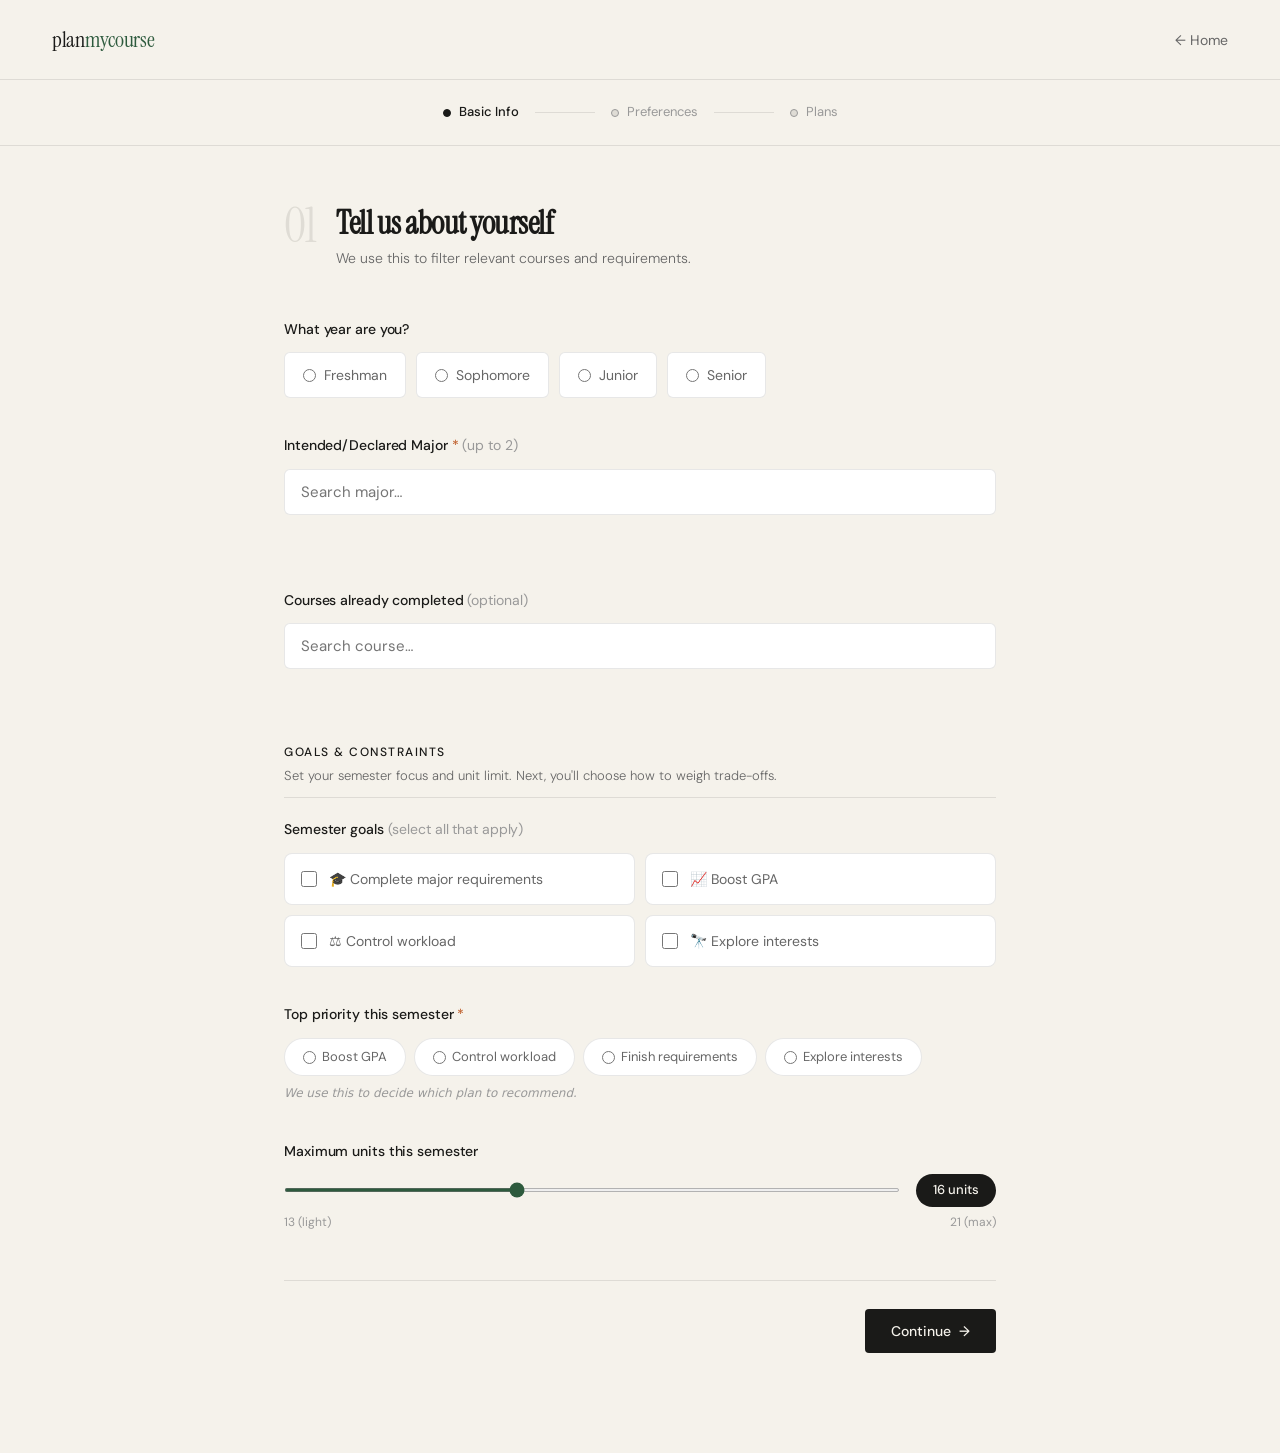
==== commit e93199aa: "Add files via upload" ====
--- a/input.html
+++ b/input.html
@@ -1,22 +1,21 @@
 <!DOCTYPE html>
 <html lang="en">
 <head>
-  <meta charset="UTF-8" />
-  <meta name="viewport" content="width=device-width, initial-scale=1.0" />
+  <meta charset="UTF-8"/>
+  <meta name="viewport" content="width=device-width,initial-scale=1.0"/>
   <title>Plan My Course — Build Your Plan</title>
   <link rel="preconnect" href="https://fonts.googleapis.com">
   <link rel="preconnect" href="https://fonts.gstatic.com" crossorigin>
   <link href="https://fonts.googleapis.com/css2?family=Instrument+Serif:ital@0;1&family=DM+Sans:opsz,wght@9..40,300;9..40,400;9..40,500&display=swap" rel="stylesheet">
-  <link rel="stylesheet" href="style.css" />
+  <link rel="stylesheet" href="style.css"/>
   <style>
-    .autocomplete-wrap{position:relative}
+    .ac-wrap{position:relative}
     .ac-input{width:100%;padding:12px 16px;background:#fff;border:1px solid var(--border);border-radius:6px;font-family:var(--font-sans);font-size:15px;color:var(--dark);outline:none;transition:border-color .2s,box-shadow .2s}
     .ac-input:focus{border-color:var(--green);box-shadow:0 0 0 3px rgba(45,90,61,.08)}
-    .ac-dropdown{position:absolute;top:calc(100% + 4px);left:0;right:0;background:#fff;border:1px solid var(--border);border-radius:8px;z-index:100;max-height:200px;overflow-y:auto;display:none;box-shadow:0 8px 24px rgba(26,26,24,.1)}
-    .ac-dropdown.open{display:block}
+    .ac-dd{position:absolute;top:calc(100% + 4px);left:0;right:0;background:#fff;border:1px solid var(--border);border-radius:8px;z-index:100;max-height:200px;overflow-y:auto;display:none;box-shadow:0 8px 24px rgba(26,26,24,.1)}
+    .ac-dd.open{display:block}
     .ac-item{padding:10px 16px;font-size:14px;color:var(--dark);cursor:pointer;transition:background .15s}
     .ac-item:hover{background:var(--bg)}
-    .ac-item-sub{font-size:11px;color:var(--muted);margin-top:1px}
     .tags-wrap{display:flex;flex-wrap:wrap;gap:8px;margin-top:10px;min-height:28px}
     .tag{display:inline-flex;align-items:center;gap:6px;background:rgba(45,90,61,.08);border:1px solid rgba(45,90,61,.2);border-radius:100px;padding:4px 12px;font-size:13px;color:var(--green);font-weight:500}
     .tag-x{cursor:pointer;font-size:16px;line-height:1;color:var(--green);opacity:.6;background:none;border:none;font-family:inherit;padding:0}
@@ -29,14 +28,23 @@
     .goal-card:has(input:checked){border-color:var(--green);background:rgba(45,90,61,.05)}
     .goal-text{font-size:14px;color:var(--muted)}
     .goal-card:has(input:checked) .goal-text{color:var(--green);font-weight:500}
+
+    /* Section divider label */
+    .section-divider{margin:36px 0 20px;padding-bottom:10px;border-bottom:1px solid var(--border)}
+    .section-divider-title{font-size:12px;font-weight:500;text-transform:uppercase;letter-spacing:1.5px;color:var(--dark);margin-bottom:4px}
+    .section-divider-sub{font-size:13px;color:var(--muted);font-weight:300}
+
     .prio-grid{display:flex;flex-wrap:wrap;gap:8px}
     .prio-pill{display:flex;align-items:center;gap:6px;background:#fff;border:1px solid var(--border);border-radius:100px;padding:8px 18px;font-size:13px;color:var(--muted);cursor:pointer;transition:all .2s}
     .prio-pill input{accent-color:var(--green)}
     .prio-pill:has(input:checked){border-color:var(--dark);background:var(--dark);color:var(--bg)}
+    .prio-hint{font-size:12px;color:var(--light-muted);margin-top:8px;font-style:italic}
+
     .slider-row{display:flex;align-items:center;gap:16px}
     .range-input{flex:1;accent-color:var(--green);cursor:pointer}
     .slider-pill{background:var(--dark);color:var(--bg);font-size:13px;font-weight:500;padding:6px 14px;border-radius:100px;white-space:nowrap;min-width:80px;text-align:center}
     .slider-labels{display:flex;justify-content:space-between;font-size:12px;color:var(--light-muted);margin-top:6px}
+
     .pref-grid{display:grid;grid-template-columns:1fr 1fr;gap:14px;margin-bottom:32px}
     .pref-card{background:#fff;border:1px solid var(--border);border-radius:10px;padding:20px;transition:border-color .2s}
     .pref-card.invalid{border-color:#e87e5a}
@@ -49,6 +57,7 @@
     .pref-opt input{display:none}
     .pref-opt span{display:block;text-align:center;font-size:12px;padding:7px 4px;border-radius:5px;border:1px solid var(--border);color:var(--muted);cursor:pointer;transition:all .2s}
     .pref-opt:has(input:checked) span{background:var(--dark);color:var(--bg);border-color:var(--dark);font-weight:500}
+
     @media(max-width:768px){.pref-grid,.goal-grid{grid-template-columns:1fr}}
   </style>
 </head>
@@ -59,15 +68,18 @@
   <ul class="nav-links"><li><a href="index.html">← Home</a></li></ul>
 </nav>
 
+<!-- 3-step progress bar -->
 <div class="progress-bar" id="prog-bar">
   <div class="progress-step active" id="ps-1"><div class="step-dot"></div><span>Basic Info</span></div>
   <div class="progress-line"></div>
   <div class="progress-step" id="ps-2"><div class="step-dot"></div><span>Preferences</span></div>
+  <div class="progress-line"></div>
+  <div class="progress-step" id="ps-3"><div class="step-dot"></div><span>Plans</span></div>
 </div>
 
 <main class="form-main">
 
-  <!-- STEP 1 -->
+  <!-- ══ STEP 1: Basic Info ═══════════════════════════════════ -->
   <section class="form-section active" id="step-1">
     <div class="form-section-header">
       <div class="section-number">01</div>
@@ -77,6 +89,7 @@
       </div>
     </div>
 
+    <!-- Year -->
     <div class="field-group">
       <label class="field-label">What year are you?</label>
       <div class="radio-group">
@@ -87,25 +100,40 @@
       </div>
     </div>
 
-    <div class="field-group">
-      <label class="field-label">Intended/Declared Major <span style="color:#c0612e">*</span> <span style="font-weight:400;color:var(--light-muted)">(up to 2)</span></label>
-      <div class="autocomplete-wrap">
+    <!-- Major autocomplete -->
+    <div class="field-group">
+      <label class="field-label">
+        Intended/Declared Major <span style="color:#c0612e">*</span>
+        <span style="font-weight:400;color:var(--light-muted)"> (up to 2)</span>
+      </label>
+      <div class="ac-wrap">
         <input class="ac-input" id="major-input" placeholder="Search major…" autocomplete="off">
-        <div class="ac-dropdown" id="major-dd"></div>
+        <div class="ac-dd" id="major-dd"></div>
       </div>
       <div class="tags-wrap" id="major-tags"></div>
       <div class="field-error" id="major-err">Please select at least one major to continue.</div>
     </div>
 
-    <div class="field-group">
-      <label class="field-label">Courses already completed <span style="font-weight:400;color:var(--light-muted)">(optional)</span></label>
-      <div class="autocomplete-wrap">
+    <!-- Completed courses -->
+    <div class="field-group">
+      <label class="field-label">
+        Courses already completed
+        <span style="font-weight:400;color:var(--light-muted)"> (optional)</span>
+      </label>
+      <div class="ac-wrap">
         <input class="ac-input" id="course-input" placeholder="Search course…" autocomplete="off">
-        <div class="ac-dropdown" id="course-dd"></div>
+        <div class="ac-dd" id="course-dd"></div>
       </div>
       <div class="tags-wrap" id="course-tags"></div>
     </div>
 
+    <!-- Section divider: Goals & Constraints -->
+    <div class="section-divider">
+      <div class="section-divider-title">Goals &amp; Constraints</div>
+      <div class="section-divider-sub">Set your semester focus and unit limit. Next, you'll choose how to weigh trade-offs.</div>
+    </div>
+
+    <!-- Goals -->
     <div class="field-group">
       <label class="field-label">Semester goals <span style="font-weight:400;color:var(--light-muted)">(select all that apply)</span></label>
       <div class="goal-grid">
@@ -116,17 +144,20 @@
       </div>
     </div>
 
+    <!-- Top Priority -->
     <div class="field-group">
       <label class="field-label">Top priority this semester <span style="color:#c0612e">*</span></label>
       <div class="prio-grid">
-        <label class="prio-pill"><input type="radio" name="top-priority" value="GPA"> GPA</label>
-        <label class="prio-pill"><input type="radio" name="top-priority" value="Workload"> Light workload</label>
+        <label class="prio-pill"><input type="radio" name="top-priority" value="GPA"> Boost GPA</label>
+        <label class="prio-pill"><input type="radio" name="top-priority" value="Workload"> Control workload</label>
         <label class="prio-pill"><input type="radio" name="top-priority" value="Progress"> Finish requirements</label>
         <label class="prio-pill"><input type="radio" name="top-priority" value="Explore"> Explore interests</label>
       </div>
+      <div class="prio-hint">We use this to decide which plan to recommend.</div>
       <div class="field-error" id="prio-err">Please select your top priority to continue.</div>
     </div>
 
+    <!-- Units slider -->
     <div class="field-group">
       <label class="field-label">Maximum units this semester</label>
       <div class="slider-row">
@@ -143,47 +174,59 @@
     </div>
   </section>
 
-  <!-- STEP 2 -->
+  <!-- ══ STEP 2: Preferences ══════════════════════════════════ -->
   <section class="form-section" id="step-2">
     <div class="form-section-header">
       <div class="section-number">02</div>
       <div>
         <h2 class="section-title">What matters most to you?</h2>
-        <p class="section-sub">All four must be filled — this shapes how we weigh trade-offs.</p>
+        <p class="section-sub">All four must be filled — this shapes how we weigh trade-offs. We'll use this to recommend a plan.</p>
       </div>
     </div>
 
     <div class="pref-grid">
+      <!-- GPA -->
       <div class="pref-card" id="pc-gpa">
-        <div class="pref-hd"><div class="pref-icon">📊</div><div><div class="pref-title">GPA</div><div class="pref-desc">How important is maintaining a high GPA this semester?</div></div></div>
+        <div class="pref-hd"><div class="pref-icon">📊</div>
+          <div><div class="pref-title">GPA</div><div class="pref-desc">How important is maintaining a high GPA this semester?</div></div>
+        </div>
         <div class="pref-opts">
           <label class="pref-opt"><input type="radio" name="gpa" value="High"><span>High</span></label>
           <label class="pref-opt"><input type="radio" name="gpa" value="Medium"><span>Medium</span></label>
           <label class="pref-opt"><input type="radio" name="gpa" value="Low"><span>Low</span></label>
         </div>
       </div>
+      <!-- Workload -->
       <div class="pref-card" id="pc-workload">
-        <div class="pref-hd"><div class="pref-icon">⚖️</div><div><div class="pref-title">Workload</div><div class="pref-desc">How much workload are you willing to take on?</div></div></div>
+        <div class="pref-hd"><div class="pref-icon">⚖️</div>
+          <div><div class="pref-title">Workload</div><div class="pref-desc">How much workload are you willing to take on?</div></div>
+        </div>
         <div class="pref-opts">
           <label class="pref-opt"><input type="radio" name="workload" value="Light"><span>Light</span></label>
           <label class="pref-opt"><input type="radio" name="workload" value="Moderate"><span>Moderate</span></label>
           <label class="pref-opt"><input type="radio" name="workload" value="Heavy"><span>Heavy</span></label>
         </div>
       </div>
+      <!-- Enrollment Risk — updated labels -->
       <div class="pref-card" id="pc-risk">
-        <div class="pref-hd"><div class="pref-icon">🎯</div><div><div class="pref-title">Enrollment Risk</div><div class="pref-desc">How comfortable are you with waitlists or uncertain enrollment?</div></div></div>
+        <div class="pref-hd"><div class="pref-icon">🎯</div>
+          <div><div class="pref-title">Enrollment Risk</div><div class="pref-desc">How comfortable are you with waitlists or uncertain enrollment?</div></div>
+        </div>
         <div class="pref-opts">
-          <label class="pref-opt"><input type="radio" name="risk" value="Low"><span>Not comfortable</span></label>
-          <label class="pref-opt"><input type="radio" name="risk" value="Medium"><span>Somewhat</span></label>
-          <label class="pref-opt"><input type="radio" name="risk" value="High"><span>Fine with risk</span></label>
-        </div>
-      </div>
+          <label class="pref-opt"><input type="radio" name="risk" value="Low"><span>Low risk only</span></label>
+          <label class="pref-opt"><input type="radio" name="risk" value="Medium"><span>Some risk</span></label>
+          <label class="pref-opt"><input type="radio" name="risk" value="High"><span>High risk OK</span></label>
+        </div>
+      </div>
+      <!-- Progress — High/Medium/Low aligned with GPA -->
       <div class="pref-card" id="pc-progress">
-        <div class="pref-hd"><div class="pref-icon">🗺️</div><div><div class="pref-title">Progress</div><div class="pref-desc">How important is staying on track toward graduation?</div></div></div>
+        <div class="pref-hd"><div class="pref-icon">🗺️</div>
+          <div><div class="pref-title">Progress</div><div class="pref-desc">How important is staying on track toward graduation?</div></div>
+        </div>
         <div class="pref-opts">
-          <label class="pref-opt"><input type="radio" name="progress" value="High"><span>Very important</span></label>
-          <label class="pref-opt"><input type="radio" name="progress" value="Medium"><span>Somewhat</span></label>
-          <label class="pref-opt"><input type="radio" name="progress" value="Low"><span>Not important</span></label>
+          <label class="pref-opt"><input type="radio" name="progress" value="High"><span>High</span></label>
+          <label class="pref-opt"><input type="radio" name="progress" value="Medium"><span>Medium</span></label>
+          <label class="pref-opt"><input type="radio" name="progress" value="Low"><span>Low</span></label>
         </div>
       </div>
     </div>
@@ -200,17 +243,14 @@
 
 <script src="script.js"></script>
 <script>
-  // majors list
   const MAJORS = ["Business Administration (Haas)","Economics","Data Science","Computer Science","Statistics","Applied Mathematics","Political Science","Psychology","Sociology","History","English","Philosophy","Cognitive Science","Environmental Science","Undeclared / Exploring"];
   const CLIST  = COURSES.map(c => c.name);
-
   const selMajors = [], selCourses = [];
 
   function makeAC(inputId, ddId, tagsId, list, selArr, maxN) {
     const inp = document.getElementById(inputId);
     const dd  = document.getElementById(ddId);
     const tw  = document.getElementById(tagsId);
-
     inp.addEventListener('input', () => {
       const q = inp.value.trim().toLowerCase();
       const matches = list.filter(v => v.toLowerCase().includes(q) && !selArr.includes(v));
@@ -228,41 +268,62 @@
       });
       dd.classList.add('open');
     });
-    document.addEventListener('click', e => { if (!inp.contains(e.target)&&!dd.contains(e.target)) dd.classList.remove('open'); });
+    document.addEventListener('click', e => {
+      if (!inp.contains(e.target) && !dd.contains(e.target)) dd.classList.remove('open');
+    });
   }
 
   function renderTags(wrap, arr, tagsId, inputId, ddId, maxN) {
     wrap.innerHTML = '';
     arr.forEach((v,i) => {
-      const t = document.createElement('div'); t.className='tag';
+      const t = document.createElement('div'); t.className = 'tag';
       t.innerHTML = `${v}<button class="tag-x" onclick="removeTag('${tagsId}','${inputId}','${ddId}',${maxN},${i})">×</button>`;
       wrap.appendChild(t);
     });
   }
 
   function removeTag(tagsId, inputId, ddId, maxN, idx) {
-    const arr = tagsId==='major-tags' ? selMajors : selCourses;
-    arr.splice(idx,1);
+    const arr = tagsId === 'major-tags' ? selMajors : selCourses;
+    arr.splice(idx, 1);
     renderTags(document.getElementById(tagsId), arr, tagsId, inputId, ddId, maxN);
   }
 
-  makeAC('major-input',  'major-dd',  'major-tags',  MAJORS, selMajors,  2);
-  makeAC('course-input', 'course-dd', 'course-tags', CLIST,  selCourses, 20);
+  // Handle #step-2 hash (coming back from results page)
+  if (window.location.hash === '#step-2') {
+    const saved2 = JSON.parse(localStorage.getItem('cw_prefs') || 'null');
+    if (saved2) {
+      (saved2.majors||[]).forEach(v => { if (!selMajors.includes(v)) selMajors.push(v); });
+      (saved2.completed||[]).forEach(v => { if (!selCourses.includes(v)) selCourses.push(v); });
+    }
+    // Delay so DOM is ready
+    setTimeout(() => {
+      renderTags(document.getElementById('major-tags'), selMajors, 'major-tags','major-input','major-dd',2);
+      renderTags(document.getElementById('course-tags'), selCourses, 'course-tags','course-input','course-dd',20);
+      goToStep(2);
+    }, 50);
+  }
+
+  makeAC('major-input', 'major-dd', 'major-tags', MAJORS, selMajors,  2);
+  makeAC('course-input','course-dd','course-tags', CLIST,  selCourses, 20);
 
   function goToStep(n) {
-    document.querySelectorAll('.form-section').forEach(s=>s.classList.remove('active'));
+    document.querySelectorAll('.form-section').forEach(s => s.classList.remove('active'));
     document.getElementById('step-'+n).classList.add('active');
-    document.getElementById('ps-1').classList.toggle('done', n>1);
-    document.getElementById('ps-2').classList.toggle('active', n===2);
+    // Update 3-step progress
+    ['ps-1','ps-2','ps-3'].forEach((id,i) => {
+      const el = document.getElementById(id);
+      el.classList.toggle('active', i+1 === n);
+      el.classList.toggle('done',   i+1 < n);
+    });
     window.scrollTo({top:0,behavior:'smooth'});
   }
 
   function validateStep1() {
     let ok = true;
-    if (selMajors.length===0) { document.getElementById('major-err').classList.add('show'); ok=false; }
+    if (selMajors.length === 0) { document.getElementById('major-err').classList.add('show'); ok = false; }
     else document.getElementById('major-err').classList.remove('show');
     if (!document.querySelector('input[name="top-priority"]:checked')) {
-      document.getElementById('prio-err').classList.add('show'); ok=false;
+      document.getElementById('prio-err').classList.add('show'); ok = false;
     } else document.getElementById('prio-err').classList.remove('show');
     if (ok) goToStep(2);
   }
@@ -273,22 +334,22 @@
     dims.forEach(d => {
       const card = document.getElementById('pc-'+d);
       const sel  = document.querySelector(`input[name="${d}"]:checked`);
-      if (!sel) { card.classList.add('invalid'); ok=false; }
+      if (!sel) { card.classList.add('invalid'); ok = false; }
       else card.classList.remove('invalid');
     });
     document.getElementById('pref-err').style.display = ok ? 'none' : 'block';
     if (!ok) return;
     const prefs = {
-      year:       document.querySelector('input[name="year"]:checked')?.value||'',
-      majors:     [...selMajors],
-      completed:  [...selCourses],
-      goals:      Array.from(document.querySelectorAll('input[name="goal"]:checked')).map(g=>g.value),
-      topPriority:document.querySelector('input[name="top-priority"]:checked').value,
-      maxUnits:   parseInt(document.getElementById('max-units').value),
-      gpa:        document.querySelector('input[name="gpa"]:checked').value,
-      workload:   document.querySelector('input[name="workload"]:checked').value,
-      risk:       document.querySelector('input[name="risk"]:checked').value,
-      progress:   document.querySelector('input[name="progress"]:checked').value
+      year:        document.querySelector('input[name="year"]:checked')?.value || '',
+      majors:      [...selMajors],
+      completed:   [...selCourses],
+      goals:       Array.from(document.querySelectorAll('input[name="goal"]:checked')).map(g=>g.value),
+      topPriority: document.querySelector('input[name="top-priority"]:checked').value,
+      maxUnits:    parseInt(document.getElementById('max-units').value),
+      gpa:         document.querySelector('input[name="gpa"]:checked').value,
+      workload:    document.querySelector('input[name="workload"]:checked').value,
+      risk:        document.querySelector('input[name="risk"]:checked').value,
+      progress:    document.querySelector('input[name="progress"]:checked').value
     };
     localStorage.setItem('cw_prefs', JSON.stringify(prefs));
     window.location.href = 'results.html';
--- a/style.css
+++ b/style.css
@@ -319,7 +319,7 @@
   display: flex;
   align-items: center;
   justify-content: center;
-  padding: 28px 52px;
+  padding: 22px 52px;
   gap: 0;
   border-bottom: 1px solid var(--border);
 }
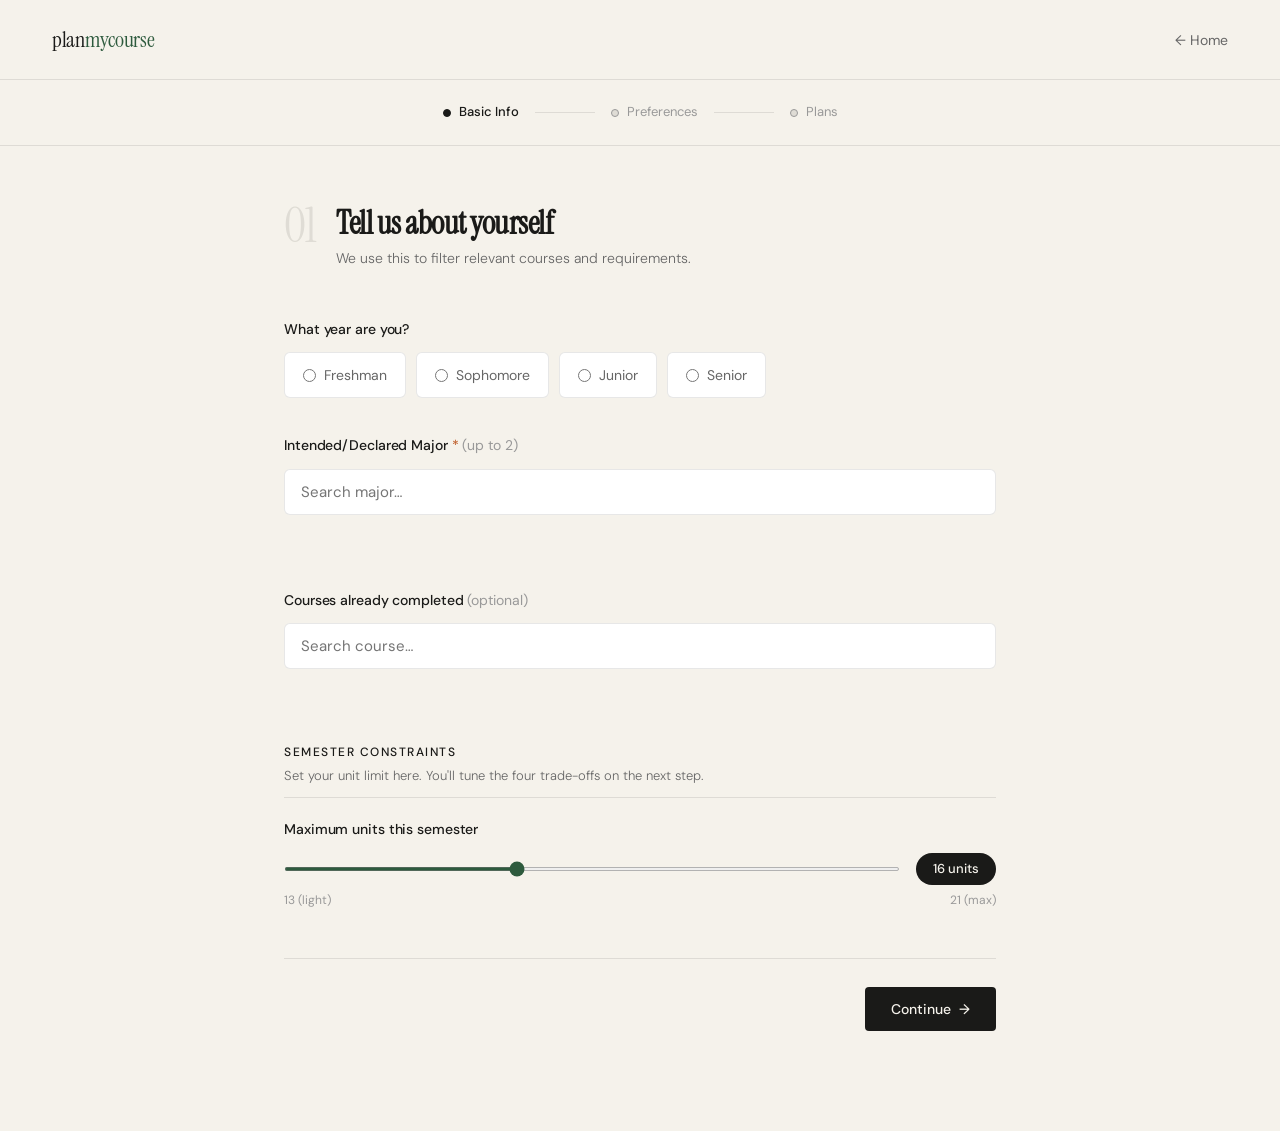
==== commit 7d825a5a: "Add files via upload" ====
--- a/input.html
+++ b/input.html
@@ -22,43 +22,31 @@
     .tag-x:hover{opacity:1}
     .field-error{font-size:12px;color:#c0612e;margin-top:6px;display:none}
     .field-error.show{display:block}
-    .goal-grid{display:grid;grid-template-columns:1fr 1fr;gap:10px}
-    .goal-card{display:flex;align-items:center;gap:12px;background:#fff;border:1px solid var(--border);border-radius:8px;padding:14px 16px;cursor:pointer;transition:all .2s}
-    .goal-card input{accent-color:var(--green);width:16px;height:16px;flex-shrink:0}
-    .goal-card:has(input:checked){border-color:var(--green);background:rgba(45,90,61,.05)}
-    .goal-text{font-size:14px;color:var(--muted)}
-    .goal-card:has(input:checked) .goal-text{color:var(--green);font-weight:500}
-
-    /* Section divider label */
     .section-divider{margin:36px 0 20px;padding-bottom:10px;border-bottom:1px solid var(--border)}
     .section-divider-title{font-size:12px;font-weight:500;text-transform:uppercase;letter-spacing:1.5px;color:var(--dark);margin-bottom:4px}
     .section-divider-sub{font-size:13px;color:var(--muted);font-weight:300}
-
-    .prio-grid{display:flex;flex-wrap:wrap;gap:8px}
-    .prio-pill{display:flex;align-items:center;gap:6px;background:#fff;border:1px solid var(--border);border-radius:100px;padding:8px 18px;font-size:13px;color:var(--muted);cursor:pointer;transition:all .2s}
-    .prio-pill input{accent-color:var(--green)}
-    .prio-pill:has(input:checked){border-color:var(--dark);background:var(--dark);color:var(--bg)}
-    .prio-hint{font-size:12px;color:var(--light-muted);margin-top:8px;font-style:italic}
-
     .slider-row{display:flex;align-items:center;gap:16px}
     .range-input{flex:1;accent-color:var(--green);cursor:pointer}
     .slider-pill{background:var(--dark);color:var(--bg);font-size:13px;font-weight:500;padding:6px 14px;border-radius:100px;white-space:nowrap;min-width:80px;text-align:center}
     .slider-labels{display:flex;justify-content:space-between;font-size:12px;color:var(--light-muted);margin-top:6px}
-
-    .pref-grid{display:grid;grid-template-columns:1fr 1fr;gap:14px;margin-bottom:32px}
-    .pref-card{background:#fff;border:1px solid var(--border);border-radius:10px;padding:20px;transition:border-color .2s}
-    .pref-card.invalid{border-color:#e87e5a}
-    .pref-hd{display:flex;align-items:flex-start;gap:12px;margin-bottom:14px}
-    .pref-icon{font-size:20px;flex-shrink:0}
-    .pref-title{font-size:15px;font-weight:500;margin-bottom:2px}
-    .pref-desc{font-size:12px;color:var(--muted);line-height:1.5}
-    .pref-opts{display:flex;gap:6px}
-    .pref-opt{flex:1}
-    .pref-opt input{display:none}
-    .pref-opt span{display:block;text-align:center;font-size:12px;padding:7px 4px;border-radius:5px;border:1px solid var(--border);color:var(--muted);cursor:pointer;transition:all .2s}
-    .pref-opt:has(input:checked) span{background:var(--dark);color:var(--bg);border-color:var(--dark);font-weight:500}
-
-    @media(max-width:768px){.pref-grid,.goal-grid{grid-template-columns:1fr}}
+    .wslider-wrap{background:#fff;border:1px solid var(--border);border-radius:10px;padding:24px;margin-bottom:32px}
+    .wslider-hint{font-size:12px;color:var(--light-muted);margin-bottom:20px}
+    .wsl-row{display:flex;flex-direction:column;gap:5px;margin-bottom:20px}
+    .wsl-row:last-of-type{margin-bottom:0}
+    .wsl-top{display:flex;justify-content:space-between;align-items:center;margin-bottom:4px}
+    .wsl-left{display:flex;align-items:center;gap:10px}
+    .wsl-icon{font-size:18px;line-height:1}
+    .wsl-meta{display:flex;flex-direction:column;gap:1px}
+    .wsl-label{font-size:14px;font-weight:500;color:var(--dark)}
+    .wsl-desc{font-size:12px;color:var(--muted)}
+    .wsl-pct{font-size:17px;font-weight:700;min-width:44px;text-align:right}
+    .wsl-track{position:relative;height:6px;border-radius:3px;background:#eee}
+    .wsl-fill{position:absolute;left:0;top:0;height:6px;border-radius:3px;pointer-events:none}
+    .wsl-input{position:absolute;left:0;top:-7px;width:100%;height:20px;-webkit-appearance:none;appearance:none;background:transparent;outline:none;cursor:pointer;margin:0}
+    .wsl-input::-webkit-slider-thumb{-webkit-appearance:none;width:20px;height:20px;border-radius:50%;background:var(--thumb-color,var(--dark));border:2px solid #fff;box-shadow:0 1px 4px rgba(0,0,0,.2);cursor:grab}
+    .wsl-input::-moz-range-thumb{width:20px;height:20px;border-radius:50%;background:var(--thumb-color,var(--dark));border:2px solid #fff;box-shadow:0 1px 4px rgba(0,0,0,.2);cursor:grab}
+    .wsl-summary-bar{display:flex;height:8px;border-radius:4px;overflow:hidden;margin-top:20px}
+    .wsl-seg{transition:flex .15s ease}
   </style>
 </head>
 <body class="input-page">
@@ -68,7 +56,6 @@
   <ul class="nav-links"><li><a href="index.html">← Home</a></li></ul>
 </nav>
 
-<!-- 3-step progress bar -->
 <div class="progress-bar" id="prog-bar">
   <div class="progress-step active" id="ps-1"><div class="step-dot"></div><span>Basic Info</span></div>
   <div class="progress-line"></div>
@@ -78,8 +65,6 @@
 </div>
 
 <main class="form-main">
-
-  <!-- ══ STEP 1: Basic Info ═══════════════════════════════════ -->
   <section class="form-section active" id="step-1">
     <div class="form-section-header">
       <div class="section-number">01</div>
@@ -89,7 +74,6 @@
       </div>
     </div>
 
-    <!-- Year -->
     <div class="field-group">
       <label class="field-label">What year are you?</label>
       <div class="radio-group">
@@ -100,7 +84,6 @@
       </div>
     </div>
 
-    <!-- Major autocomplete -->
     <div class="field-group">
       <label class="field-label">
         Intended/Declared Major <span style="color:#c0612e">*</span>
@@ -114,7 +97,6 @@
       <div class="field-error" id="major-err">Please select at least one major to continue.</div>
     </div>
 
-    <!-- Completed courses -->
     <div class="field-group">
       <label class="field-label">
         Courses already completed
@@ -127,37 +109,11 @@
       <div class="tags-wrap" id="course-tags"></div>
     </div>
 
-    <!-- Section divider: Goals & Constraints -->
     <div class="section-divider">
-      <div class="section-divider-title">Goals &amp; Constraints</div>
-      <div class="section-divider-sub">Set your semester focus and unit limit. Next, you'll choose how to weigh trade-offs.</div>
-    </div>
-
-    <!-- Goals -->
-    <div class="field-group">
-      <label class="field-label">Semester goals <span style="font-weight:400;color:var(--light-muted)">(select all that apply)</span></label>
-      <div class="goal-grid">
-        <label class="goal-card"><input type="checkbox" name="goal" value="Complete major"><span class="goal-text">🎓 Complete major requirements</span></label>
-        <label class="goal-card"><input type="checkbox" name="goal" value="GPA priority"><span class="goal-text">📈 Boost GPA</span></label>
-        <label class="goal-card"><input type="checkbox" name="goal" value="Control workload"><span class="goal-text">⚖️ Control workload</span></label>
-        <label class="goal-card"><input type="checkbox" name="goal" value="Explore interests"><span class="goal-text">🔭 Explore interests</span></label>
-      </div>
-    </div>
-
-    <!-- Top Priority -->
-    <div class="field-group">
-      <label class="field-label">Top priority this semester <span style="color:#c0612e">*</span></label>
-      <div class="prio-grid">
-        <label class="prio-pill"><input type="radio" name="top-priority" value="GPA"> Boost GPA</label>
-        <label class="prio-pill"><input type="radio" name="top-priority" value="Workload"> Control workload</label>
-        <label class="prio-pill"><input type="radio" name="top-priority" value="Progress"> Finish requirements</label>
-        <label class="prio-pill"><input type="radio" name="top-priority" value="Explore"> Explore interests</label>
-      </div>
-      <div class="prio-hint">We use this to decide which plan to recommend.</div>
-      <div class="field-error" id="prio-err">Please select your top priority to continue.</div>
-    </div>
-
-    <!-- Units slider -->
+      <div class="section-divider-title">Semester Constraints</div>
+      <div class="section-divider-sub">Set your unit limit here. You'll tune the four trade-offs on the next step.</div>
+    </div>
+
     <div class="field-group">
       <label class="field-label">Maximum units this semester</label>
       <div class="slider-row">
@@ -174,7 +130,6 @@
     </div>
   </section>
 
-  <!-- ══ STEP 2: Preferences ══════════════════════════════════ -->
   <section class="form-section" id="step-2">
     <div class="form-section-header">
       <div class="section-number">02</div>
@@ -184,176 +139,292 @@
       </div>
     </div>
 
-    <div class="pref-grid">
-      <!-- GPA -->
-      <div class="pref-card" id="pc-gpa">
-        <div class="pref-hd"><div class="pref-icon">📊</div>
-          <div><div class="pref-title">GPA</div><div class="pref-desc">How important is maintaining a high GPA this semester?</div></div>
-        </div>
-        <div class="pref-opts">
-          <label class="pref-opt"><input type="radio" name="gpa" value="High"><span>High</span></label>
-          <label class="pref-opt"><input type="radio" name="gpa" value="Medium"><span>Medium</span></label>
-          <label class="pref-opt"><input type="radio" name="gpa" value="Low"><span>Low</span></label>
-        </div>
-      </div>
-      <!-- Workload -->
-      <div class="pref-card" id="pc-workload">
-        <div class="pref-hd"><div class="pref-icon">⚖️</div>
-          <div><div class="pref-title">Workload</div><div class="pref-desc">How much workload are you willing to take on?</div></div>
-        </div>
-        <div class="pref-opts">
-          <label class="pref-opt"><input type="radio" name="workload" value="Light"><span>Light</span></label>
-          <label class="pref-opt"><input type="radio" name="workload" value="Moderate"><span>Moderate</span></label>
-          <label class="pref-opt"><input type="radio" name="workload" value="Heavy"><span>Heavy</span></label>
-        </div>
-      </div>
-      <!-- Enrollment Risk — updated labels -->
-      <div class="pref-card" id="pc-risk">
-        <div class="pref-hd"><div class="pref-icon">🎯</div>
-          <div><div class="pref-title">Enrollment Risk</div><div class="pref-desc">How comfortable are you with waitlists or uncertain enrollment?</div></div>
-        </div>
-        <div class="pref-opts">
-          <label class="pref-opt"><input type="radio" name="risk" value="Low"><span>Low risk only</span></label>
-          <label class="pref-opt"><input type="radio" name="risk" value="Medium"><span>Some risk</span></label>
-          <label class="pref-opt"><input type="radio" name="risk" value="High"><span>High risk OK</span></label>
-        </div>
-      </div>
-      <!-- Progress — High/Medium/Low aligned with GPA -->
-      <div class="pref-card" id="pc-progress">
-        <div class="pref-hd"><div class="pref-icon">🗺️</div>
-          <div><div class="pref-title">Progress</div><div class="pref-desc">How important is staying on track toward graduation?</div></div>
-        </div>
-        <div class="pref-opts">
-          <label class="pref-opt"><input type="radio" name="progress" value="High"><span>High</span></label>
-          <label class="pref-opt"><input type="radio" name="progress" value="Medium"><span>Medium</span></label>
-          <label class="pref-opt"><input type="radio" name="progress" value="Low"><span>Low</span></label>
-        </div>
-      </div>
-    </div>
-
-    <div id="pref-err" style="font-size:12px;color:#c0612e;margin-bottom:16px;display:none">Please fill in all four preferences above.</div>
+    <div class="wslider-wrap">
+      <div class="wslider-hint">Drag to set how much each dimension matters — values always sum to 100%.</div>
+
+      <div class="wsl-row">
+        <div class="wsl-top">
+          <div class="wsl-left">
+            <span class="wsl-icon">📊</span>
+            <div class="wsl-meta">
+              <span class="wsl-label">GPA</span>
+              <span class="wsl-desc">Maintaining a high GPA</span>
+            </div>
+          </div>
+          <span class="wsl-pct" id="pct-gpa" style="color:#4caf7d">25%</span>
+        </div>
+        <div class="wsl-track">
+          <div class="wsl-fill" id="fill-gpa" style="width:25%;background:#4caf7d"></div>
+          <input type="range" class="wsl-input" id="sl-gpa" min="0" max="100" step="1" value="25" style="--thumb-color:#4caf7d" oninput="onWeightSlide('gpa',+this.value)">
+        </div>
+      </div>
+
+      <div class="wsl-row">
+        <div class="wsl-top">
+          <div class="wsl-left">
+            <span class="wsl-icon">⚖️</span>
+            <div class="wsl-meta">
+              <span class="wsl-label">Workload</span>
+              <span class="wsl-desc">Keeping workload manageable</span>
+            </div>
+          </div>
+          <span class="wsl-pct" id="pct-workload" style="color:#5b8dd9">25%</span>
+        </div>
+        <div class="wsl-track">
+          <div class="wsl-fill" id="fill-workload" style="width:25%;background:#5b8dd9"></div>
+          <input type="range" class="wsl-input" id="sl-workload" min="0" max="100" step="1" value="25" style="--thumb-color:#5b8dd9" oninput="onWeightSlide('workload',+this.value)">
+        </div>
+      </div>
+
+      <div class="wsl-row">
+        <div class="wsl-top">
+          <div class="wsl-left">
+            <span class="wsl-icon">🎯</span>
+            <div class="wsl-meta">
+              <span class="wsl-label">Enrollment Risk</span>
+              <span class="wsl-desc">Avoiding waitlists</span>
+            </div>
+          </div>
+          <span class="wsl-pct" id="pct-risk" style="color:#9b7fd4">25%</span>
+        </div>
+        <div class="wsl-track">
+          <div class="wsl-fill" id="fill-risk" style="width:25%;background:#9b7fd4"></div>
+          <input type="range" class="wsl-input" id="sl-risk" min="0" max="100" step="1" value="25" style="--thumb-color:#9b7fd4" oninput="onWeightSlide('risk',+this.value)">
+        </div>
+      </div>
+
+      <div class="wsl-row">
+        <div class="wsl-top">
+          <div class="wsl-left">
+            <span class="wsl-icon">🗺️</span>
+            <div class="wsl-meta">
+              <span class="wsl-label">Progress</span>
+              <span class="wsl-desc">Staying on track to graduate</span>
+            </div>
+          </div>
+          <span class="wsl-pct" id="pct-progress" style="color:#e0a850">25%</span>
+        </div>
+        <div class="wsl-track">
+          <div class="wsl-fill" id="fill-progress" style="width:25%;background:#e0a850"></div>
+          <input type="range" class="wsl-input" id="sl-progress" min="0" max="100" step="1" value="25" style="--thumb-color:#e0a850" oninput="onWeightSlide('progress',+this.value)">
+        </div>
+      </div>
+
+      <div class="wsl-summary-bar">
+        <div class="wsl-seg" id="seg-gpa"      style="flex:25;background:#4caf7d"></div>
+        <div class="wsl-seg" id="seg-workload" style="flex:25;background:#5b8dd9"></div>
+        <div class="wsl-seg" id="seg-risk"     style="flex:25;background:#9b7fd4"></div>
+        <div class="wsl-seg" id="seg-progress" style="flex:25;background:#e0a850"></div>
+      </div>
+    </div>
 
     <div class="step-nav">
       <button class="btn-back" onclick="goToStep(1)">← Back</button>
       <button class="btn-next" onclick="validateStep2()">Generate My Plans <span>→</span></button>
     </div>
   </section>
-
 </main>
 
 <script src="script.js"></script>
 <script>
   const MAJORS = ["Business Administration (Haas)","Economics","Data Science","Computer Science","Statistics","Applied Mathematics","Political Science","Psychology","Sociology","History","English","Philosophy","Cognitive Science","Environmental Science","Undeclared / Exploring"];
-  const CLIST  = COURSES.map(c => c.name);
-  const selMajors = [], selCourses = [];
-
-  function makeAC(inputId, ddId, tagsId, list, selArr, maxN) {
+  const selMajors = [];
+  const selCourses = [];
+  const wWeights = { gpa: 25, workload: 25, risk: 25, progress: 25 };
+  const wKeys = ["gpa","workload","risk","progress"];
+  let courseOptions = [];
+
+  function makeAC(inputId, ddId, tagsId, getList, selArr, maxN) {
     const inp = document.getElementById(inputId);
-    const dd  = document.getElementById(ddId);
-    const tw  = document.getElementById(tagsId);
-    inp.addEventListener('input', () => {
+    const dd = document.getElementById(ddId);
+    const tw = document.getElementById(tagsId);
+
+    inp.addEventListener("input", () => {
       const q = inp.value.trim().toLowerCase();
+      const list = typeof getList === "function" ? getList() : getList;
       const matches = list.filter(v => v.toLowerCase().includes(q) && !selArr.includes(v));
-      dd.innerHTML = '';
-      if (!q || !matches.length) { dd.classList.remove('open'); return; }
-      matches.slice(0,8).forEach(v => {
-        const d = document.createElement('div');
-        d.className = 'ac-item'; d.textContent = v;
+      dd.innerHTML = "";
+      if (!q || !matches.length) {
+        dd.classList.remove("open");
+        return;
+      }
+      matches.slice(0, 8).forEach(v => {
+        const d = document.createElement("div");
+        d.className = "ac-item";
+        d.textContent = v;
         d.onclick = () => {
           if (selArr.length >= maxN) return;
-          selArr.push(v); renderTags(tw, selArr, tagsId, inputId, ddId, maxN);
-          inp.value = ''; dd.classList.remove('open');
+          selArr.push(v);
+          renderTags(tw, selArr, tagsId, inputId, ddId, maxN);
+          inp.value = "";
+          dd.classList.remove("open");
         };
         dd.appendChild(d);
       });
-      dd.classList.add('open');
+      dd.classList.add("open");
     });
-    document.addEventListener('click', e => {
-      if (!inp.contains(e.target) && !dd.contains(e.target)) dd.classList.remove('open');
+
+    document.addEventListener("click", e => {
+      if (!inp.contains(e.target) && !dd.contains(e.target)) dd.classList.remove("open");
     });
   }
 
   function renderTags(wrap, arr, tagsId, inputId, ddId, maxN) {
-    wrap.innerHTML = '';
-    arr.forEach((v,i) => {
-      const t = document.createElement('div'); t.className = 'tag';
+    wrap.innerHTML = "";
+    arr.forEach((v, i) => {
+      const t = document.createElement("div");
+      t.className = "tag";
       t.innerHTML = `${v}<button class="tag-x" onclick="removeTag('${tagsId}','${inputId}','${ddId}',${maxN},${i})">×</button>`;
       wrap.appendChild(t);
     });
   }
 
   function removeTag(tagsId, inputId, ddId, maxN, idx) {
-    const arr = tagsId === 'major-tags' ? selMajors : selCourses;
+    const arr = tagsId === "major-tags" ? selMajors : selCourses;
     arr.splice(idx, 1);
     renderTags(document.getElementById(tagsId), arr, tagsId, inputId, ddId, maxN);
   }
 
-  // Handle #step-2 hash (coming back from results page)
-  if (window.location.hash === '#step-2') {
-    const saved2 = JSON.parse(localStorage.getItem('cw_prefs') || 'null');
-    if (saved2) {
-      (saved2.majors||[]).forEach(v => { if (!selMajors.includes(v)) selMajors.push(v); });
-      (saved2.completed||[]).forEach(v => { if (!selCourses.includes(v)) selCourses.push(v); });
-    }
-    // Delay so DOM is ready
-    setTimeout(() => {
-      renderTags(document.getElementById('major-tags'), selMajors, 'major-tags','major-input','major-dd',2);
-      renderTags(document.getElementById('course-tags'), selCourses, 'course-tags','course-input','course-dd',20);
-      goToStep(2);
-    }, 50);
-  }
-
-  makeAC('major-input', 'major-dd', 'major-tags', MAJORS, selMajors,  2);
-  makeAC('course-input','course-dd','course-tags', CLIST,  selCourses, 20);
-
   function goToStep(n) {
-    document.querySelectorAll('.form-section').forEach(s => s.classList.remove('active'));
-    document.getElementById('step-'+n).classList.add('active');
-    // Update 3-step progress
-    ['ps-1','ps-2','ps-3'].forEach((id,i) => {
+    document.querySelectorAll(".form-section").forEach(s => s.classList.remove("active"));
+    document.getElementById("step-" + n).classList.add("active");
+    ["ps-1","ps-2","ps-3"].forEach((id, i) => {
       const el = document.getElementById(id);
-      el.classList.toggle('active', i+1 === n);
-      el.classList.toggle('done',   i+1 < n);
+      el.classList.toggle("active", i + 1 === n);
+      el.classList.toggle("done", i + 1 < n);
     });
-    window.scrollTo({top:0,behavior:'smooth'});
+    window.scrollTo({ top: 0, behavior: "smooth" });
+  }
+
+  function onWeightSlide(changed, newPct) {
+    const oldPct = wWeights[changed];
+    const delta = newPct - oldPct;
+    const others = wKeys.filter(k => k !== changed);
+    const othersTotal = others.reduce((sum, key) => sum + wWeights[key], 0);
+
+    wWeights[changed] = newPct;
+    if (othersTotal > 0) {
+      others.forEach(key => {
+        wWeights[key] = Math.max(0, Math.round(wWeights[key] - (delta * wWeights[key] / othersTotal)));
+      });
+    } else {
+      const share = Math.round((100 - newPct) / others.length);
+      others.forEach(key => {
+        wWeights[key] = share;
+      });
+    }
+
+    const sum = wKeys.reduce((acc, key) => acc + wWeights[key], 0);
+    if (sum !== 100) wWeights[wKeys[0]] += (100 - sum);
+    syncWeightUI();
+  }
+
+  function syncWeightUI() {
+    wKeys.forEach(key => {
+      const p = wWeights[key];
+      document.getElementById("pct-" + key).textContent = p + "%";
+      document.getElementById("fill-" + key).style.width = p + "%";
+      document.getElementById("seg-" + key).style.flex = p;
+      document.getElementById("sl-" + key).value = p;
+    });
+  }
+
+  function pctToLevel(pct) {
+    if (pct >= 40) return "High";
+    if (pct >= 20) return "Medium";
+    return "Low";
+  }
+
+  function pctToWorkload(pct) {
+    if (pct >= 40) return "Light";
+    if (pct >= 20) return "Moderate";
+    return "Heavy";
+  }
+
+  function pctToRisk(pct) {
+    if (pct >= 40) return "Low";
+    if (pct >= 20) return "Medium";
+    return "High";
+  }
+
+  function applySavedPrefs(saved) {
+    if (!saved) return;
+
+    if (saved.year) {
+      const yearEl = document.querySelector(`input[name="year"][value="${saved.year}"]`);
+      if (yearEl) yearEl.checked = true;
+    }
+
+    if (saved.maxUnits) {
+      document.getElementById("max-units").value = saved.maxUnits;
+      document.getElementById("uval").textContent = saved.maxUnits;
+    }
+
+    selMajors.length = 0;
+    (saved.majors || []).slice(0, 2).forEach(v => selMajors.push(v));
+
+    selCourses.length = 0;
+    (saved.completed || []).forEach(v => selCourses.push(v));
+
+    if (saved.sliderWeights) {
+      wKeys.forEach(key => {
+        wWeights[key] = saved.sliderWeights[key] ?? wWeights[key];
+      });
+      const total = wKeys.reduce((sum, key) => sum + wWeights[key], 0);
+      if (total !== 100) {
+        wKeys.forEach(key => { wWeights[key] = 25; });
+      }
+    }
+
+    renderTags(document.getElementById("major-tags"), selMajors, "major-tags", "major-input", "major-dd", 2);
+    renderTags(document.getElementById("course-tags"), selCourses, "course-tags", "course-input", "course-dd", 20);
+    syncWeightUI();
   }
 
   function validateStep1() {
     let ok = true;
-    if (selMajors.length === 0) { document.getElementById('major-err').classList.add('show'); ok = false; }
-    else document.getElementById('major-err').classList.remove('show');
-    if (!document.querySelector('input[name="top-priority"]:checked')) {
-      document.getElementById('prio-err').classList.add('show'); ok = false;
-    } else document.getElementById('prio-err').classList.remove('show');
+    if (selMajors.length === 0) {
+      document.getElementById("major-err").classList.add("show");
+      ok = false;
+    } else {
+      document.getElementById("major-err").classList.remove("show");
+    }
+
     if (ok) goToStep(2);
   }
 
   function validateStep2() {
-    const dims = ['gpa','workload','risk','progress'];
-    let ok = true;
-    dims.forEach(d => {
-      const card = document.getElementById('pc-'+d);
-      const sel  = document.querySelector(`input[name="${d}"]:checked`);
-      if (!sel) { card.classList.add('invalid'); ok = false; }
-      else card.classList.remove('invalid');
-    });
-    document.getElementById('pref-err').style.display = ok ? 'none' : 'block';
-    if (!ok) return;
     const prefs = {
-      year:        document.querySelector('input[name="year"]:checked')?.value || '',
-      majors:      [...selMajors],
-      completed:   [...selCourses],
-      goals:       Array.from(document.querySelectorAll('input[name="goal"]:checked')).map(g=>g.value),
-      topPriority: document.querySelector('input[name="top-priority"]:checked').value,
-      maxUnits:    parseInt(document.getElementById('max-units').value),
-      gpa:         document.querySelector('input[name="gpa"]:checked').value,
-      workload:    document.querySelector('input[name="workload"]:checked').value,
-      risk:        document.querySelector('input[name="risk"]:checked').value,
-      progress:    document.querySelector('input[name="progress"]:checked').value
+      year: document.querySelector('input[name="year"]:checked')?.value || "",
+      majors: [...selMajors],
+      completed: [...selCourses],
+      maxUnits: parseInt(document.getElementById("max-units").value, 10),
+      gpa: pctToLevel(wWeights.gpa),
+      workload: pctToWorkload(wWeights.workload),
+      risk: pctToRisk(wWeights.risk),
+      progress: pctToLevel(wWeights.progress),
+      sliderWeights: { ...wWeights }
     };
-    localStorage.setItem('cw_prefs', JSON.stringify(prefs));
-    window.location.href = 'results.html';
-  }
+
+    localStorage.setItem("cw_prefs", JSON.stringify(prefs));
+    window.location.href = "results.html";
+  }
+
+  async function init() {
+    await loadData();
+    courseOptions = getCourseNames();
+    makeAC("major-input", "major-dd", "major-tags", MAJORS, selMajors, 2);
+    makeAC("course-input", "course-dd", "course-tags", () => courseOptions, selCourses, 20);
+
+    const saved = JSON.parse(localStorage.getItem("cw_prefs") || "null");
+    applySavedPrefs(saved);
+
+    if (window.location.hash === "#step-2") {
+      goToStep(2);
+    }
+  }
+
+  init();
 </script>
 </body>
 </html>
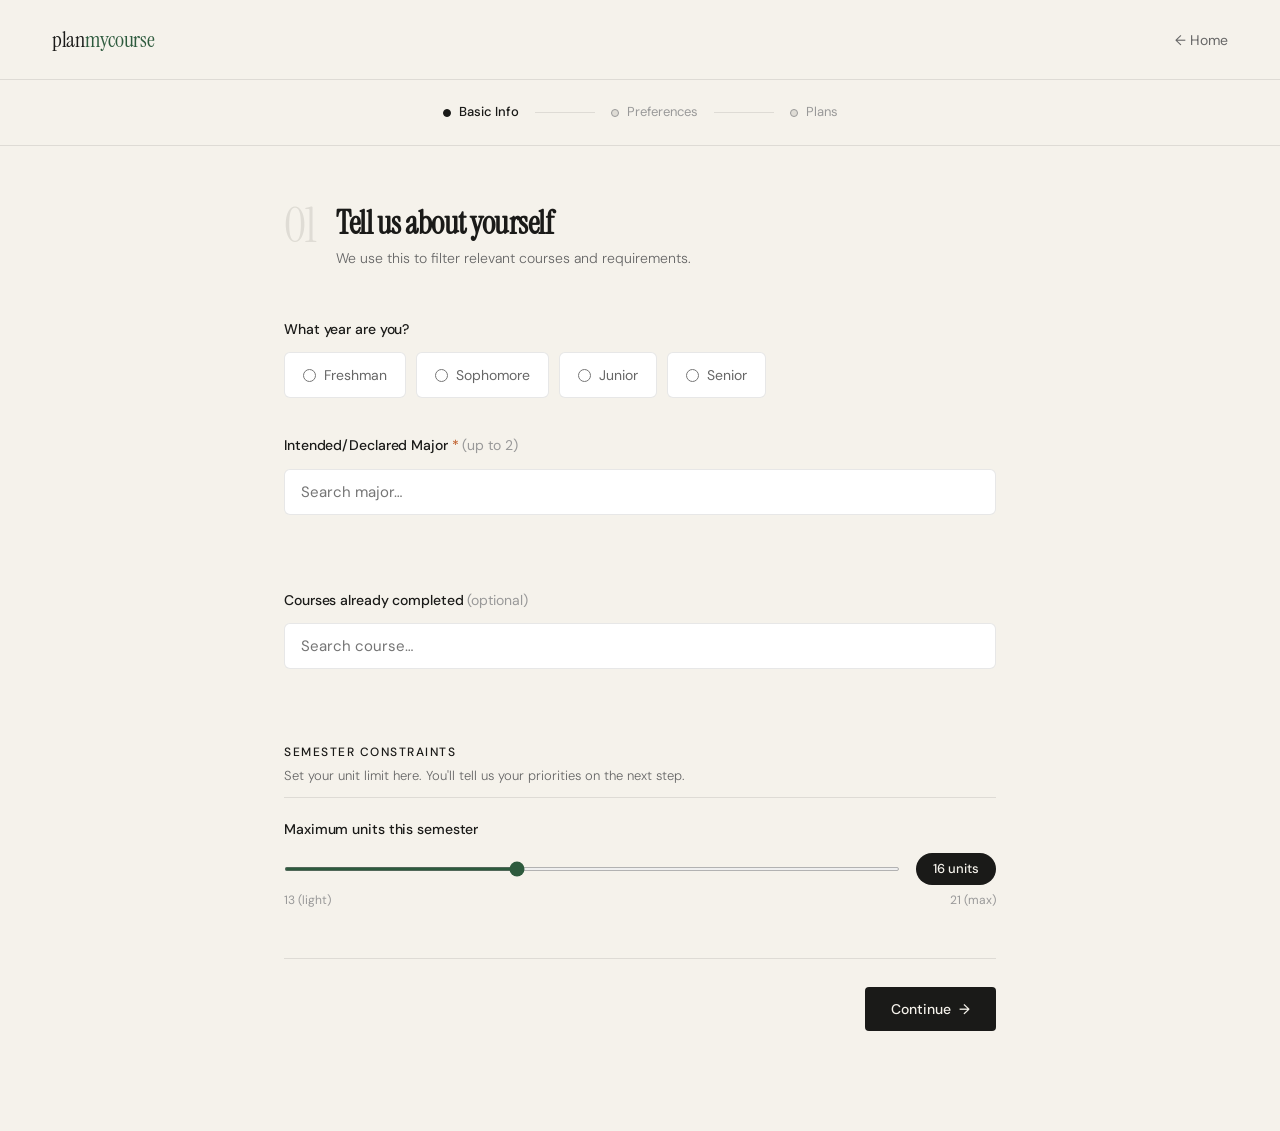
==== commit b281b245: "Update ranking model and strategy labels" ====
--- a/input.html
+++ b/input.html
@@ -111,7 +111,7 @@
 
     <div class="section-divider">
       <div class="section-divider-title">Semester Constraints</div>
-      <div class="section-divider-sub">Set your unit limit here. You'll tune the four trade-offs on the next step.</div>
+      <div class="section-divider-sub">Set your unit limit here. You'll tell us your priorities on the next step.</div>
     </div>
 
     <div class="field-group">
@@ -134,13 +134,13 @@
     <div class="form-section-header">
       <div class="section-number">02</div>
       <div>
-        <h2 class="section-title">What matters most to you?</h2>
-        <p class="section-sub">All four must be filled — this shapes how we weigh trade-offs. We'll use this to recommend a plan.</p>
+        <h2 class="section-title">What do you care about most?</h2>
+        <p class="section-sub">Tell us what you care about most — we'll rank courses accordingly.</p>
       </div>
     </div>
 
     <div class="wslider-wrap">
-      <div class="wslider-hint">Drag to set how much each dimension matters — values always sum to 100%.</div>
+      <div class="wslider-hint">Drag to set how much each factor matters to you this semester.</div>
 
       <div class="wsl-row">
         <div class="wsl-top">
